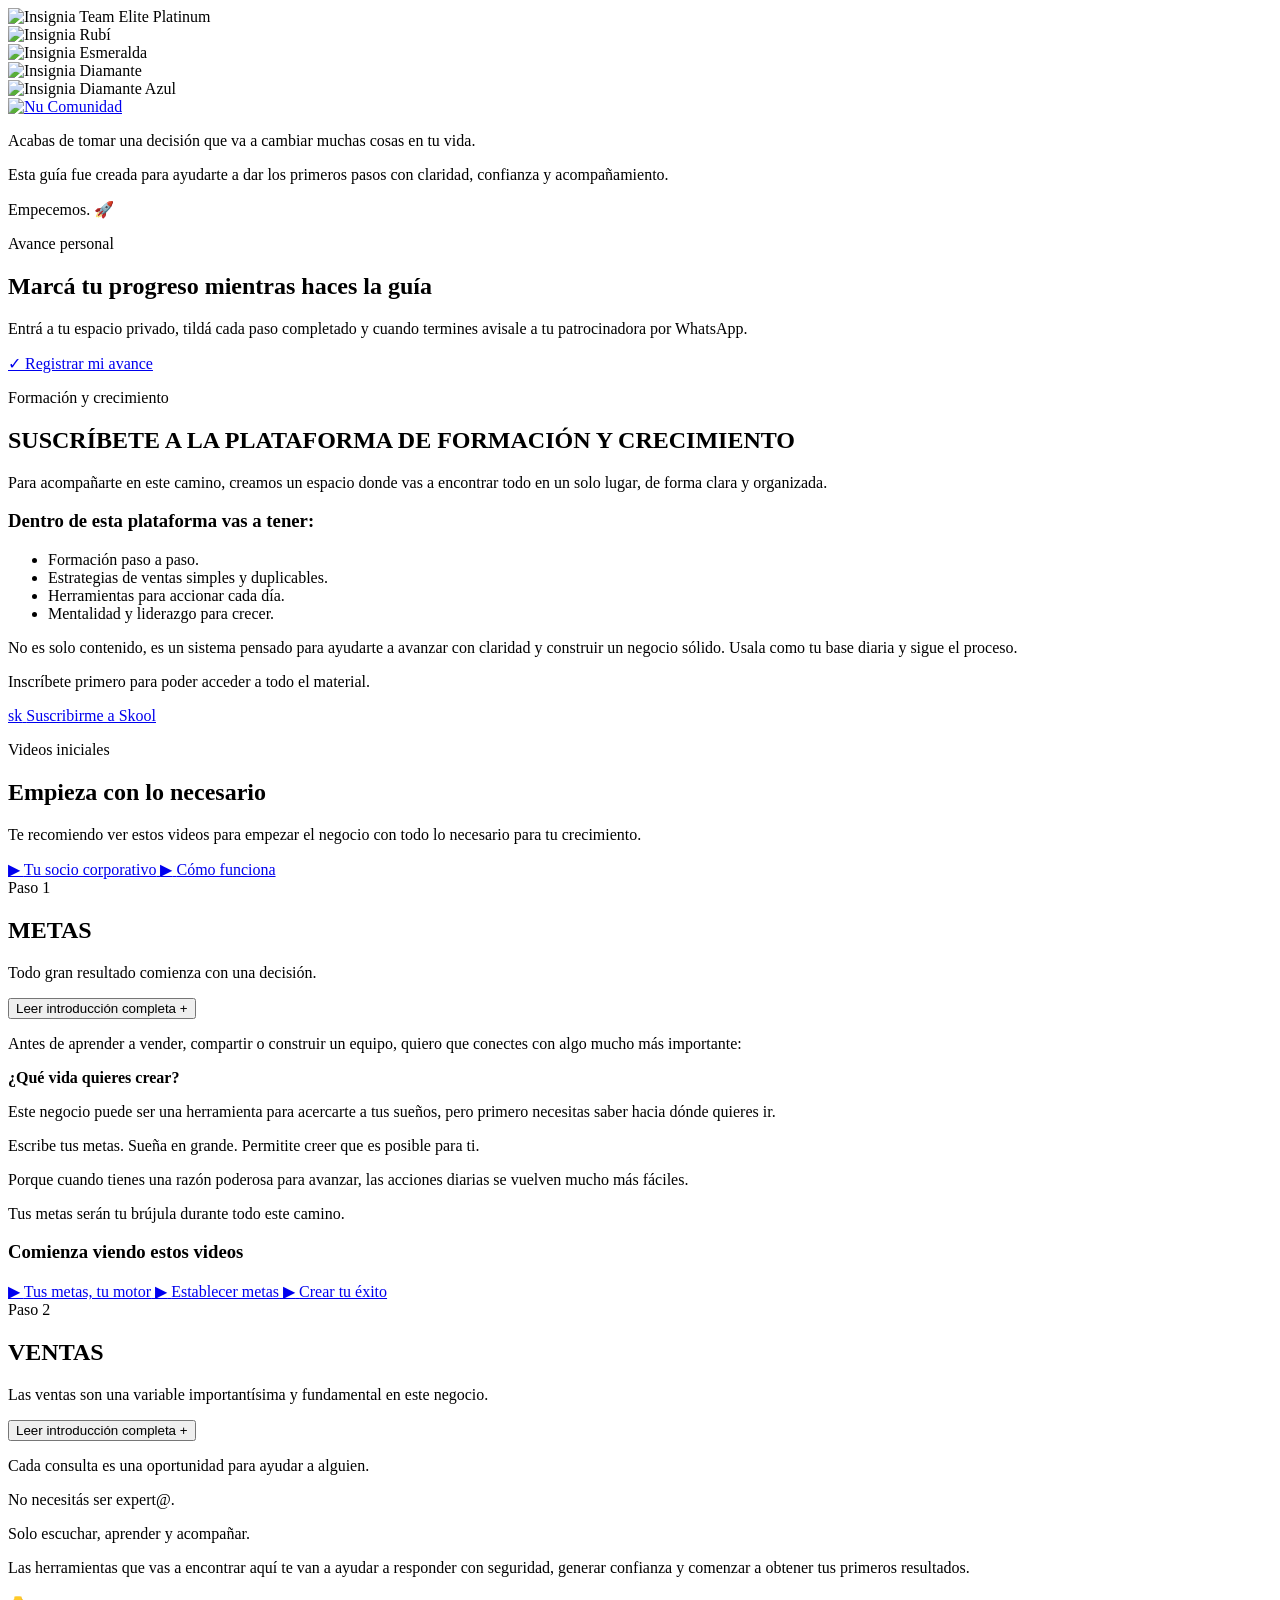
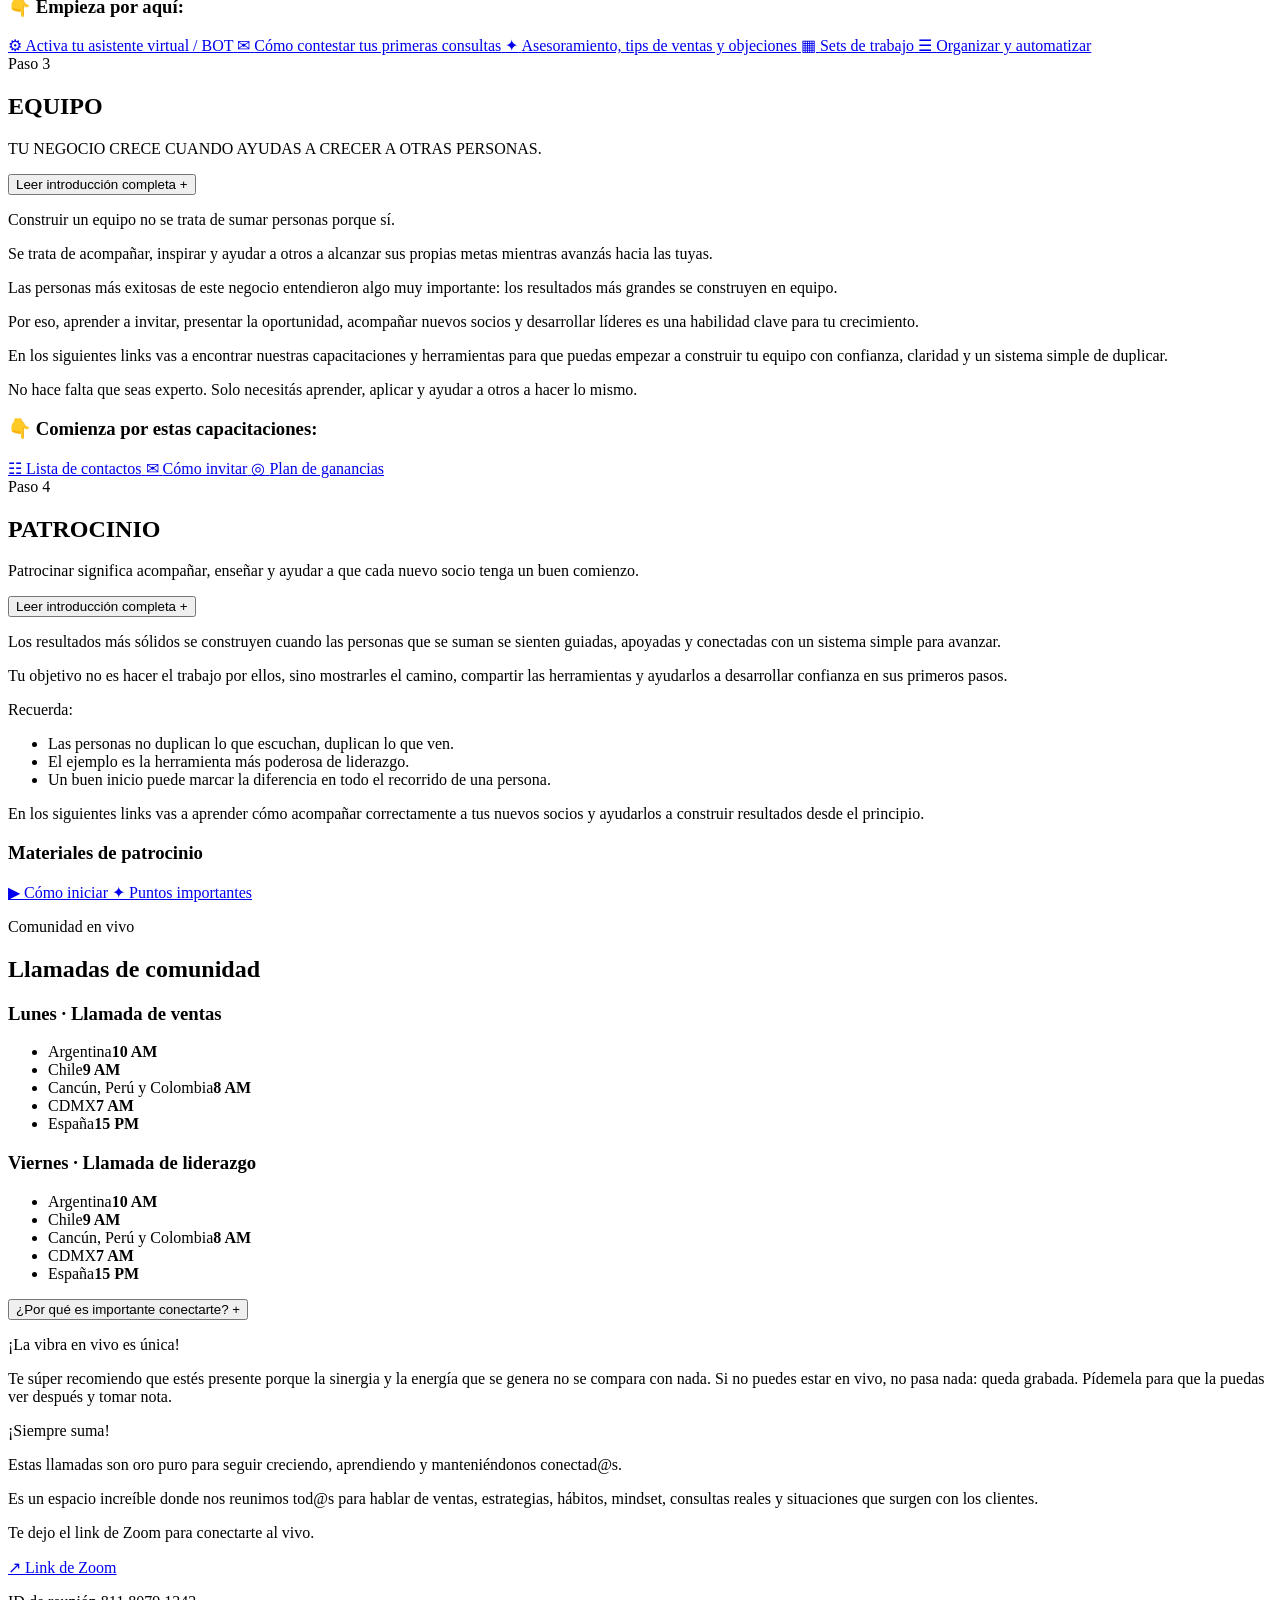
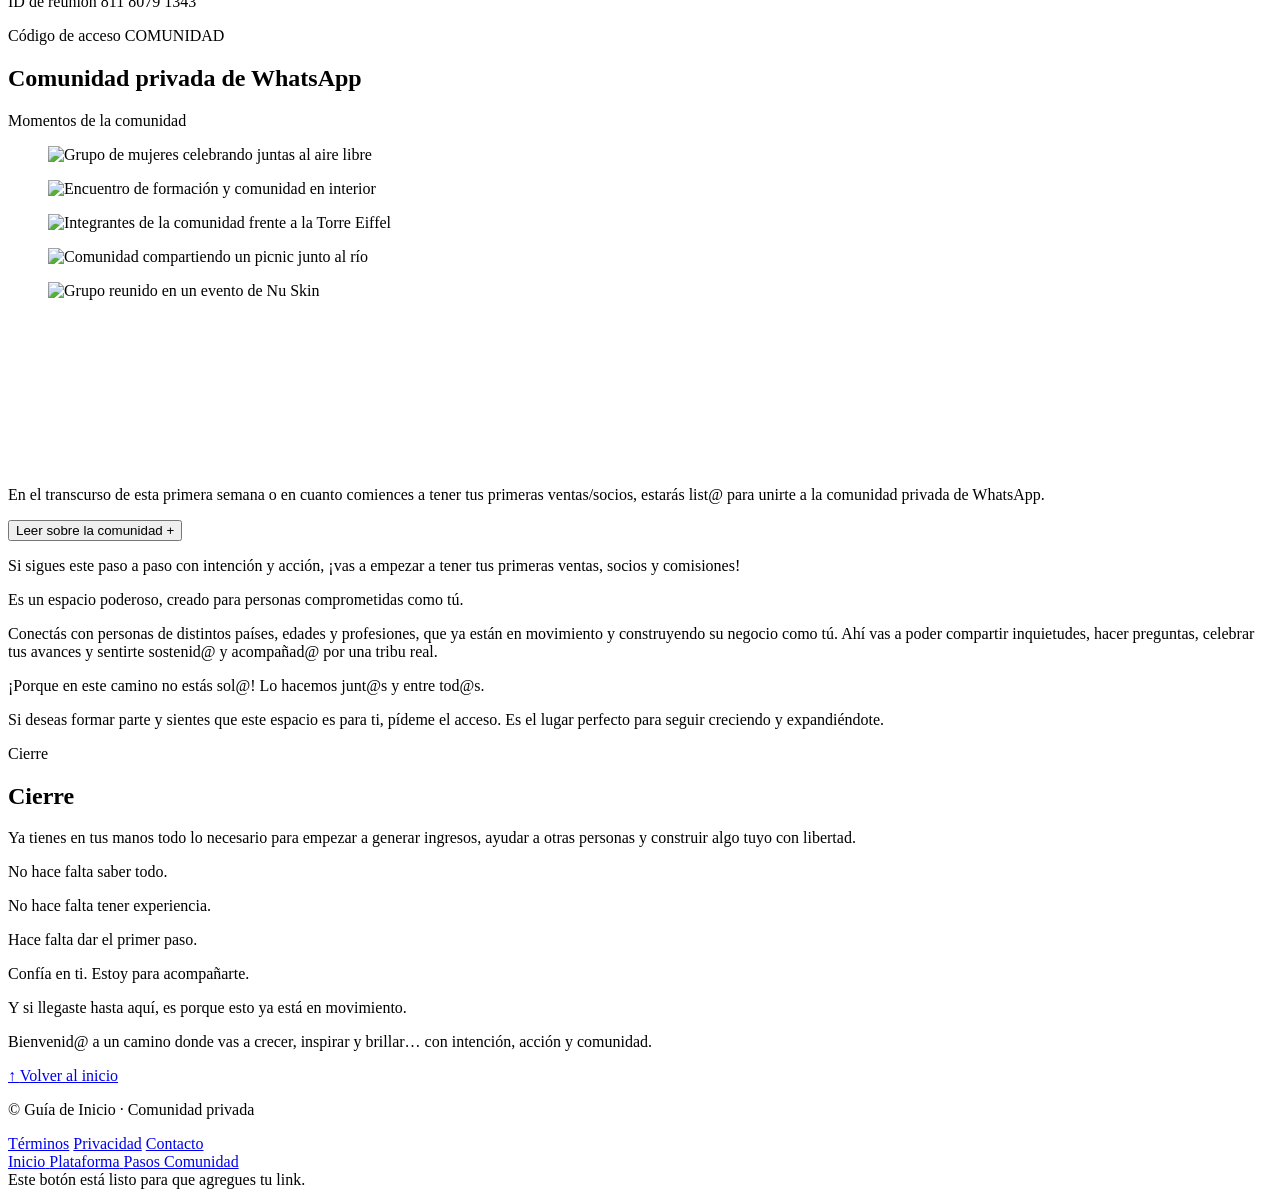
==== index.html @ 01f818ad "Add files via upload" ====
<!DOCTYPE html>
<html lang="es">
<head>
  <meta charset="UTF-8">
  <meta name="viewport" content="width=device-width, initial-scale=1.0">
  <meta name="description" content="Guía de inicio para activar tu negocio con claridad, foco y acompañamiento.">
  <title>Guía de Inicio</title>
  <link rel="preconnect" href="https://fonts.googleapis.com">
  <link rel="preconnect" href="https://fonts.gstatic.com" crossorigin>
  <link href="https://fonts.googleapis.com/css2?family=Plus+Jakarta+Sans:wght@400;500;600;700;800&display=swap" rel="stylesheet">
  <link rel="stylesheet" href="css/reset.css">
  <link rel="stylesheet" href="css/layout.css">
  <link rel="stylesheet" href="css/components.css">
  <link rel="stylesheet" href="css/animations.css">
</head>
<body>
  <div class="scroll-progress" aria-hidden="true"><span class="scroll-progress__bar" id="scroll-progress-bar"></span></div>
  <div class="page-shell" id="inicio">
    <main class="app-frame" aria-label="Guía de Inicio">
      <header class="hero reveal" aria-labelledby="hero-title">
        <div class="hero-slider" aria-label="Rangos Nu Skin destacados">
          <div class="hero-track" id="hero-track">
            <article class="hero-slide is-active" data-slide>
              <div class="hero-image-wrap hero-image-wrap--full">
                <img src="assets/rangos/team-elite-platinum.png" alt="Insignia Team Elite Platinum">
              </div>
            </article>

            <article class="hero-slide" data-slide>
              <div class="hero-image-wrap hero-image-wrap--full">
                <img src="assets/rangos/rubi.png" alt="Insignia Rubí">
              </div>
            </article>

            <article class="hero-slide" data-slide>
              <div class="hero-image-wrap hero-image-wrap--full">
                <img src="assets/rangos/esmeralda.png" alt="Insignia Esmeralda">
              </div>
            </article>

            <article class="hero-slide" data-slide>
              <div class="hero-image-wrap hero-image-wrap--full">
                <img src="assets/rangos/diamante.png" alt="Insignia Diamante">
              </div>
            </article>

            <article class="hero-slide" data-slide>
              <div class="hero-image-wrap hero-image-wrap--full">
                <img src="assets/rangos/diamante-azul.png" alt="Insignia Diamante Azul">
              </div>
            </article>
          </div>

          <div class="hero-overlay-actions">

            <a id="hero-title" href="#bienvenida" class="button button--primary button--compact hero-start-button hero-start-button--logo" aria-label="Nu Comunidad">
              <img src="assets/logo-nu-comunidad-transparent.png" alt="Nu Comunidad" class="hero-brand-image" />
            </a>
          </div>
        </div>
      </header>

      <section class="section section--welcome reveal" id="bienvenida" aria-label="Bienvenida">
        <article class="welcome-manifesto welcome-manifesto--centered">
          <p>Acabas de tomar una decisión que va a cambiar muchas cosas en tu vida.</p>
          <p>Esta guía fue creada para ayudarte a dar los primeros pasos con claridad, confianza y acompañamiento.</p>
          <p>Empecemos. 🚀</p>
        </article>
      </section>

      <section class="section section--avance-cta reveal" id="mi-avance" aria-labelledby="mi-avance-title">
        <article class="avance-cta-card">
          <div class="avance-cta-card__content">
            <p class="section-kicker">Avance personal</p>
            <h2 id="mi-avance-title">Marcá tu progreso mientras haces la guía</h2>
            <p>Entrá a tu espacio privado, tildá cada paso completado y cuando termines avisale a tu patrocinadora por WhatsApp.</p>
          </div>
          <a href="avance.html" class="button button--primary avance-cta-card__button" data-label="Registrar mi avance">
            <span class="button-icon" aria-hidden="true">✓</span>
            <span>Registrar mi avance</span>
          </a>
        </article>
      </section>

      <section class="section reveal" id="plataforma" aria-labelledby="plataforma-title">
        <div class="section-heading section-heading--center">
          <p class="section-kicker">Formación y crecimiento</p>
          <h2 id="plataforma-title" class="stack-title">
            <span class="stack-title__top">SUSCRÍBETE A LA PLATAFORMA</span>
            <span class="stack-title__bottom">DE FORMACIÓN Y CRECIMIENTO</span>
          </h2>
          <p>Para acompañarte en este camino, creamos un espacio donde vas a encontrar todo en un solo lugar, de forma clara y organizada.</p>
        </div>

        <div class="feature-card">
          <h3>Dentro de esta plataforma vas a tener:</h3>
          <ul class="check-list">
            <li>Formación paso a paso.</li>
            <li>Estrategias de ventas simples y duplicables.</li>
            <li>Herramientas para accionar cada día.</li>
            <li>Mentalidad y liderazgo para crecer.</li>
          </ul>
        </div>

        <article class="card">
          <p>No es solo contenido, es un sistema pensado para ayudarte a avanzar con claridad y construir un negocio sólido. Usala como tu base diaria y sigue el proceso.</p>
        </article>

        <div class="skool-cta">
          <p class="strong-text">Inscríbete primero para poder acceder a todo el material.</p>
          <a href="https://www.skool.com/nu-comunidad-5204" class="button button--outline" data-label="Suscribirme a Skool" target="_blank" rel="noopener noreferrer">
            <span class="button-icon button-icon--skool" aria-hidden="true">sk</span>
            <span>Suscribirme a Skool</span>
          </a>
        </div>
      </section>

      <section class="section reveal" id="videos-iniciales" aria-labelledby="videos-title">
        <div class="section-heading">
          <p class="section-kicker">Videos iniciales</p>
          <h2 id="videos-title">Empieza con lo necesario</h2>
          <p>Te recomiendo ver estos videos para empezar el negocio con todo lo necesario para tu crecimiento.</p>
        </div>
        <div class="link-stack">
          <a href="https://www.skool.com/teamelites/classroom/f5a36a47?md=e29751959f714b518ef76b822729c161" class="button button--outline button--video" data-label="Tu socio corporativo" target="_blank" rel="noopener noreferrer">
            <span class="button-icon" aria-hidden="true">▶</span>
            <span>Tu socio corporativo</span>
          </a>
          <a href="https://www.skool.com/teamelites/classroom/f5a36a47?md=07a64a2905e74acc94b19118e77110f2" class="button button--outline button--video" data-label="Cómo funciona" target="_blank" rel="noopener noreferrer">
            <span class="button-icon" aria-hidden="true">▶</span>
            <span>Cómo funciona</span>
          </a>
        </div>
      </section>

      <section class="section step-section reveal" id="metas" aria-labelledby="metas-title">
        <div class="step-badge">Paso 1</div>
        <div class="section-heading">
          <h2 id="metas-title">METAS</h2>
        </div>
        <article class="card card--highlight">
          <p>Todo gran resultado comienza con una decisión.</p>
        </article>

        <div class="accordion" data-accordion-group="metas">
          <button class="accordion-trigger" type="button" aria-expanded="false" aria-controls="metas-content">
            <span>Leer introducción completa</span>
            <span class="accordion-icon" aria-hidden="true">+</span>
          </button>
          <div class="accordion-panel" id="metas-content">
            <div class="accordion-inner">
              <p>Antes de aprender a vender, compartir o construir un equipo, quiero que conectes con algo mucho más importante:</p>
              <p><strong>¿Qué vida quieres crear?</strong></p>
              <p>Este negocio puede ser una herramienta para acercarte a tus sueños, pero primero necesitas saber hacia dónde quieres ir.</p>
              <p>Escribe tus metas. Sueña en grande. Permitite creer que es posible para ti.</p>
              <p>Porque cuando tienes una razón poderosa para avanzar, las acciones diarias se vuelven mucho más fáciles.</p>
              <p>Tus metas serán tu brújula durante todo este camino.</p>
            </div>
          </div>
        </div>

        <div class="mini-block">
          <h3>Comienza viendo estos videos</h3>
          <div class="link-stack">
            <a href="https://www.skool.com/teamelites/classroom/9130e9a2?md=cb655017ef2c40b0b669fbf9b20e1b6d" class="button button--outline button--video" data-label="Tus metas, tu motor" target="_blank" rel="noopener noreferrer">
              <span class="button-icon button-icon--video" aria-hidden="true">▶</span>
              <span>Tus metas, tu motor</span>
            </a>
            <a href="https://www.skool.com/teamelites/classroom/9130e9a2?md=b4af0250aa614e5cafa6c9d476c21750" class="button button--outline button--video" data-label="Establecer metas" target="_blank" rel="noopener noreferrer">
              <span class="button-icon button-icon--video" aria-hidden="true">▶</span>
              <span>Establecer metas</span>
            </a>
            <a href="https://www.skool.com/teamelites/classroom/9130e9a2?md=25b9c0fa58c14f878b09a0818be43ca6" class="button button--outline button--video" data-label="Crear tu éxito" target="_blank" rel="noopener noreferrer">
              <span class="button-icon button-icon--video" aria-hidden="true">▶</span>
              <span>Crear tu éxito</span>
            </a>
          </div>
        </div>
      </section>

      <section class="section step-section reveal" id="ventas" aria-labelledby="ventas-title">
        <div class="step-badge">Paso 2</div>
        <div class="section-heading">
          <h2 id="ventas-title">VENTAS</h2>
        </div>
        <article class="card card--highlight">
          <p>Las ventas son una variable importantísima y fundamental en este negocio.</p>
        </article>

        <div class="accordion" data-accordion-group="ventas">
          <button class="accordion-trigger" type="button" aria-expanded="false" aria-controls="ventas-content">
            <span>Leer introducción completa</span>
            <span class="accordion-icon" aria-hidden="true">+</span>
          </button>
          <div class="accordion-panel" id="ventas-content">
            <div class="accordion-inner">
              <p>Cada consulta es una oportunidad para ayudar a alguien.</p>
              <p>No necesitás ser expert@.</p>
              <p>Solo escuchar, aprender y acompañar.</p>
              <p>Las herramientas que vas a encontrar aquí te van a ayudar a responder con seguridad, generar confianza y comenzar a obtener tus primeros resultados.</p>
            </div>
          </div>
        </div>

        <div class="mini-block">
          <h3>👇 Empieza por aquí:</h3>
          <div class="link-stack">
            <a href="https://www.skool.com/teamelites/classroom/92e166e7?md=34d59c28aa45443ab93b064241ae3533" class="button button--outline" data-label="Activa tu asistente virtual / BOT" target="_blank" rel="noopener noreferrer">
              <span class="button-icon" aria-hidden="true">⚙</span>
              <span>Activa tu asistente virtual / BOT</span>
            </a>
            <a href="https://www.skool.com/teamelites/classroom/92e166e7?md=517402404ced4c2b89c7d4bd342fecbf" class="button button--outline" data-label="Cómo contestar tus primeras consultas" target="_blank" rel="noopener noreferrer">
              <span class="button-icon" aria-hidden="true">✉</span>
              <span>Cómo contestar tus primeras consultas</span>
            </a>
            <a href="https://www.skool.com/teamelites/classroom/92e166e7?md=db3217c06d6f4cb892ea33c73e7abfa6" class="button button--outline" data-label="Asesoramiento, tips de ventas y objeciones" target="_blank" rel="noopener noreferrer">
              <span class="button-icon" aria-hidden="true">✦</span>
              <span>Asesoramiento, tips de ventas y objeciones</span>
            </a>
            <a href="https://www.skool.com/teamelites/classroom/92e166e7?md=59abfdd7c8824ece92f1e562150384fb" class="button button--outline" data-label="Sets de trabajo" target="_blank" rel="noopener noreferrer">
              <span class="button-icon" aria-hidden="true">▦</span>
              <span>Sets de trabajo</span>
            </a>
            <a href="https://www.skool.com/teamelites/classroom/92e166e7?md=57dba49ce91a47d7a442d09b9191ce0a" class="button button--outline" data-label="Organizar y automatizar" target="_blank" rel="noopener noreferrer">
              <span class="button-icon" aria-hidden="true">☰</span>
              <span>Organizar y automatizar</span>
            </a>
          </div>
        </div>
      </section>

      <section class="section step-section reveal" id="equipo" aria-labelledby="equipo-title">
        <div class="step-badge">Paso 3</div>
        <div class="section-heading">
          <h2 id="equipo-title">EQUIPO</h2>
        </div>
        <article class="card card--highlight">
          <p>TU NEGOCIO CRECE CUANDO AYUDAS A CRECER A OTRAS PERSONAS.</p>
        </article>

        <div class="accordion" data-accordion-group="equipo">
          <button class="accordion-trigger" type="button" aria-expanded="false" aria-controls="equipo-content">
            <span>Leer introducción completa</span>
            <span class="accordion-icon" aria-hidden="true">+</span>
          </button>
          <div class="accordion-panel" id="equipo-content">
            <div class="accordion-inner">
              <p>Construir un equipo no se trata de sumar personas porque sí.</p>
              <p>Se trata de acompañar, inspirar y ayudar a otros a alcanzar sus propias metas mientras avanzás hacia las tuyas.</p>
              <p>Las personas más exitosas de este negocio entendieron algo muy importante: los resultados más grandes se construyen en equipo.</p>
              <p>Por eso, aprender a invitar, presentar la oportunidad, acompañar nuevos socios y desarrollar líderes es una habilidad clave para tu crecimiento.</p>
              <p>En los siguientes links vas a encontrar nuestras capacitaciones y herramientas para que puedas empezar a construir tu equipo con confianza, claridad y un sistema simple de duplicar.</p>
              <p>No hace falta que seas experto. Solo necesitás aprender, aplicar y ayudar a otros a hacer lo mismo.</p>
            </div>
          </div>
        </div>

        <div class="mini-block">
          <h3>👇 Comienza por estas capacitaciones:</h3>
          <div class="link-stack">
            <a href="https://www.skool.com/teamelites/classroom/eb548f79?md=4621b63c3c70406bbb1ff71b2f4951d6" class="button button--outline" data-label="Lista de contactos" target="_blank" rel="noopener noreferrer">
              <span class="button-icon" aria-hidden="true">☷</span>
              <span>Lista de contactos</span>
            </a>
            <a href="https://www.skool.com/teamelites/classroom/eb548f79?md=e98f7524d30848f694c3011edf8a62e9" class="button button--outline" data-label="Cómo invitar" target="_blank" rel="noopener noreferrer">
              <span class="button-icon" aria-hidden="true">✉</span>
              <span>Cómo invitar</span>
            </a>
            <a href="https://www.skool.com/teamelites/classroom/b6a88355?md=f22b7215daf14306b3d4883d14c82eee" class="button button--outline" data-label="Plan de ganancias" target="_blank" rel="noopener noreferrer">
              <span class="button-icon" aria-hidden="true">◎</span>
              <span>Plan de ganancias</span>
            </a>
          </div>
        </div>
      </section>

      <section class="section step-section reveal" id="patrocinio" aria-labelledby="patrocinio-title">
        <div class="step-badge">Paso 4</div>
        <div class="section-heading">
          <h2 id="patrocinio-title">PATROCINIO</h2>
        </div>
        <article class="card card--highlight">
          <p>Patrocinar significa acompañar, enseñar y ayudar a que cada nuevo socio tenga un buen comienzo.</p>
        </article>

        <div class="accordion" data-accordion-group="patrocinio">
          <button class="accordion-trigger" type="button" aria-expanded="false" aria-controls="patrocinio-content">
            <span>Leer introducción completa</span>
            <span class="accordion-icon" aria-hidden="true">+</span>
          </button>
          <div class="accordion-panel" id="patrocinio-content">
            <div class="accordion-inner">
              <p>Los resultados más sólidos se construyen cuando las personas que se suman se sienten guiadas, apoyadas y conectadas con un sistema simple para avanzar.</p>
              <p>Tu objetivo no es hacer el trabajo por ellos, sino mostrarles el camino, compartir las herramientas y ayudarlos a desarrollar confianza en sus primeros pasos.</p>
              <p>Recuerda:</p>
              <ul class="check-list check-list--inside">
                <li>Las personas no duplican lo que escuchan, duplican lo que ven.</li>
                <li>El ejemplo es la herramienta más poderosa de liderazgo.</li>
                <li>Un buen inicio puede marcar la diferencia en todo el recorrido de una persona.</li>
              </ul>
              <p>En los siguientes links vas a aprender cómo acompañar correctamente a tus nuevos socios y ayudarlos a construir resultados desde el principio.</p>
            </div>
          </div>
        </div>

        <div class="mini-block">
          <h3>Materiales de patrocinio</h3>
          <div class="link-stack">
            <a href="https://www.skool.com/teamelites/classroom/eb548f79?md=5f1f5a9a026447cf95463684c06b4f18" class="button button--outline button--video" data-label="Cómo iniciar" target="_blank" rel="noopener noreferrer">
              <span class="button-icon button-icon--video" aria-hidden="true">▶</span>
              <span>Cómo iniciar</span>
            </a>
            <a href="https://www.skool.com/teamelites/classroom/eb548f79?md=c4112020fead44f0a78669080748ef18" class="button button--outline" data-label="Puntos importantes" target="_blank" rel="noopener noreferrer">
              <span class="button-icon" aria-hidden="true">✦</span>
              <span>Puntos importantes</span>
            </a>
          </div>
        </div>
      </section>

      <section class="section reveal" id="llamadas" aria-labelledby="llamadas-title">
        <div class="section-heading">
          <p class="section-kicker">Comunidad en vivo</p>
          <h2 id="llamadas-title">Llamadas de comunidad</h2>
        </div>

        <div class="schedule-card">
          <h3>Lunes · Llamada de ventas</h3>
          <ul>
            <li><span>Argentina</span><strong>10 AM</strong></li>
            <li><span>Chile</span><strong>9 AM</strong></li>
            <li><span>Cancún, Perú y Colombia</span><strong>8 AM</strong></li>
            <li><span>CDMX</span><strong>7 AM</strong></li>
            <li><span>España</span><strong>15 PM</strong></li>
          </ul>
        </div>

        <div class="schedule-card">
          <h3>Viernes · Llamada de liderazgo</h3>
          <ul>
            <li><span>Argentina</span><strong>10 AM</strong></li>
            <li><span>Chile</span><strong>9 AM</strong></li>
            <li><span>Cancún, Perú y Colombia</span><strong>8 AM</strong></li>
            <li><span>CDMX</span><strong>7 AM</strong></li>
            <li><span>España</span><strong>15 PM</strong></li>
          </ul>
        </div>

        <div class="accordion" data-accordion-group="llamadas">
          <button class="accordion-trigger" type="button" aria-expanded="false" aria-controls="llamadas-content">
            <span>¿Por qué es importante conectarte?</span>
            <span class="accordion-icon" aria-hidden="true">+</span>
          </button>
          <div class="accordion-panel" id="llamadas-content">
            <div class="accordion-inner">
              <p>¡La vibra en vivo es única!</p>
              <p>Te súper recomiendo que estés presente porque la sinergia y la energía que se genera no se compara con nada. Si no puedes estar en vivo, no pasa nada: queda grabada. Pídemela para que la puedas ver después y tomar nota.</p>
              <p>¡Siempre suma!</p>
              <p>Estas llamadas son oro puro para seguir creciendo, aprendiendo y manteniéndonos conectad@s.</p>
              <p>Es un espacio increíble donde nos reunimos tod@s para hablar de ventas, estrategias, hábitos, mindset, consultas reales y situaciones que surgen con los clientes.</p>
            </div>
          </div>
        </div>

        <article class="card zoom-card">
          <p>Te dejo el link de Zoom para conectarte al vivo.</p>
          <a href="https://mc.ht/s/4Y7y4lP" class="button button--outline" data-label="Link de Zoom" target="_blank" rel="noopener noreferrer">
            <span class="button-icon" aria-hidden="true">↗</span>
            <span>Link de Zoom</span>
          </a>
          <div class="zoom-data">
            <p><span>ID de reunión</span> 811 8079 1343</p>
            <p><span>Código de acceso</span> COMUNIDAD</p>
          </div>
        </article>
      </section>

      <section class="section reveal" id="whatsapp" aria-labelledby="whatsapp-title">
        <div class="section-heading">
          <h2 id="whatsapp-title">Comunidad privada de WhatsApp</h2>
        </div>

        <div class="community-gallery reveal" aria-label="Momentos de la comunidad">
          <p class="community-gallery__kicker">Momentos de la comunidad</p>
          <div class="community-marquee">
            <div class="community-marquee__track">
              <figure class="community-photo-card"><img src="assets/community/community-01.jpg" alt="Grupo de mujeres celebrando juntas al aire libre"></figure>
              <figure class="community-photo-card"><img src="assets/community/community-02.jpg" alt="Encuentro de formación y comunidad en interior"></figure>
              <figure class="community-photo-card"><img src="assets/community/community-03.jpg" alt="Integrantes de la comunidad frente a la Torre Eiffel"></figure>
              <figure class="community-photo-card"><img src="assets/community/community-04.jpg" alt="Comunidad compartiendo un picnic junto al río"></figure>
              <figure class="community-photo-card"><img src="assets/community/community-05.jpg" alt="Grupo reunido en un evento de Nu Skin"></figure>
              <figure class="community-photo-card" aria-hidden="true"><img src="assets/community/community-01.jpg" alt=""></figure>
              <figure class="community-photo-card" aria-hidden="true"><img src="assets/community/community-02.jpg" alt=""></figure>
              <figure class="community-photo-card" aria-hidden="true"><img src="assets/community/community-03.jpg" alt=""></figure>
              <figure class="community-photo-card" aria-hidden="true"><img src="assets/community/community-04.jpg" alt=""></figure>
              <figure class="community-photo-card" aria-hidden="true"><img src="assets/community/community-05.jpg" alt=""></figure>
            </div>
          </div>
        </div>

        <article class="card card--soft">
          <p>En el transcurso de esta primera semana o en cuanto comiences a tener tus primeras ventas/socios, estarás list@ para unirte a la comunidad privada de WhatsApp.</p>
        </article>

        <div class="accordion" data-accordion-group="whatsapp">
          <button class="accordion-trigger" type="button" aria-expanded="false" aria-controls="whatsapp-content">
            <span>Leer sobre la comunidad</span>
            <span class="accordion-icon" aria-hidden="true">+</span>
          </button>
          <div class="accordion-panel" id="whatsapp-content">
            <div class="accordion-inner">
              <p>Si sigues este paso a paso con intención y acción, ¡vas a empezar a tener tus primeras ventas, socios y comisiones!</p>
              <p>Es un espacio poderoso, creado para personas comprometidas como tú.</p>
              <p>Conectás con personas de distintos países, edades y profesiones, que ya están en movimiento y construyendo su negocio como tú. Ahí vas a poder compartir inquietudes, hacer preguntas, celebrar tus avances y sentirte sostenid@ y acompañad@ por una tribu real.</p>
              <p>¡Porque en este camino no estás sol@! Lo hacemos junt@s y entre tod@s.</p>
              <p>Si deseas formar parte y sientes que este espacio es para ti, pídeme el acceso. Es el lugar perfecto para seguir creciendo y expandiéndote.</p>
            </div>
          </div>
        </div>
      </section>

      <section class="section section--closing reveal" id="cierre" aria-labelledby="cierre-title">
        <article class="final-card final-card--closing">
          <p class="section-kicker">Cierre</p>
          <h2 id="cierre-title" class="sr-only">Cierre</h2>
          <p class="closing-lead">Ya tienes en tus manos todo lo necesario para empezar a generar ingresos, ayudar a otras personas y construir algo tuyo con libertad.</p>
          <div class="truth-lines">
            <p>No hace falta saber todo.</p>
            <p>No hace falta tener experiencia.</p>
            <p>Hace falta dar el primer paso.</p>
          </div>
          <p>Confía en ti. Estoy para acompañarte.</p>
          <p>Y si llegaste hasta aquí, es porque esto ya está en movimiento.</p>
          <p>Bienvenid@ a un camino donde vas a crecer, inspirar y brillar… con intención, acción y comunidad.</p>
        </article>
        <a href="#inicio" class="button button--outline button--compact closing-back-button">
          <span class="button-icon" aria-hidden="true">↑</span>
          <span>Volver al inicio</span>
        </a>
      </section>

      <footer class="site-footer">
        <p>© Guía de Inicio · Comunidad privada</p>
        <nav aria-label="Links legales">
          <a href="#" class="placeholder-link" data-label="Términos">Términos</a>
          <a href="#" class="placeholder-link" data-label="Privacidad">Privacidad</a>
          <a href="#" class="placeholder-link" data-label="Contacto">Contacto</a>
        </nav>
      </footer>
    </main>
  </div>


  <nav class="quick-nav" aria-label="Navegación rápida">
    <a href="#inicio" class="quick-nav__link is-active" data-quick-nav="inicio">
      <span class="quick-nav__icon" aria-hidden="true"></span>
      <span>Inicio</span>
    </a>
    <a href="#plataforma" class="quick-nav__link" data-quick-nav="plataforma">
      <span class="quick-nav__icon" aria-hidden="true"></span>
      <span>Plataforma</span>
    </a>
    <a href="#metas" class="quick-nav__link" data-quick-nav="pasos">
      <span class="quick-nav__icon" aria-hidden="true"></span>
      <span>Pasos</span>
    </a>
    <a href="#whatsapp" class="quick-nav__link" data-quick-nav="comunidad">
      <span class="quick-nav__icon" aria-hidden="true"></span>
      <span>Comunidad</span>
    </a>
  </nav>

  <div class="toast" id="toast" role="status" aria-live="polite" aria-hidden="true">
    Este botón está listo para que agregues tu link.
  </div>

  <script src="js/interactions.js" defer></script>
  <script src="js/forms.js" defer></script>
</body>
</html>
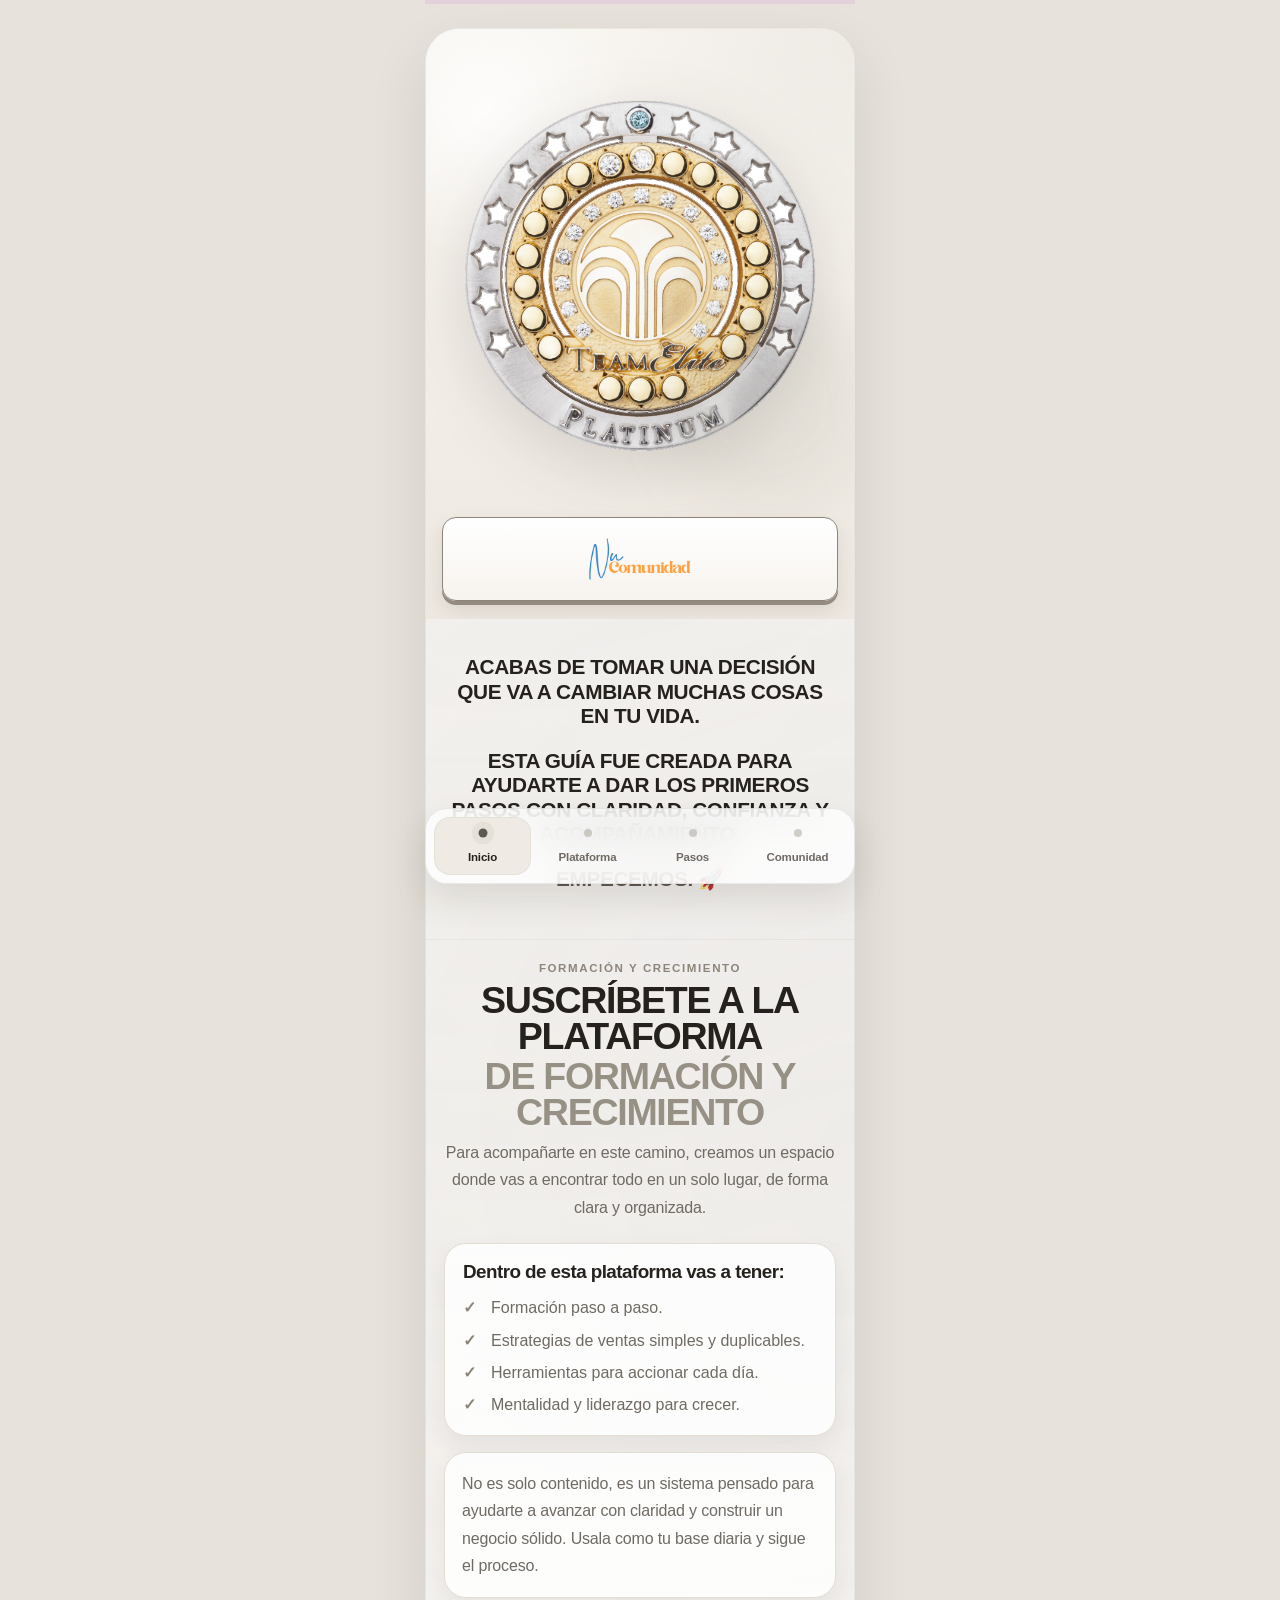
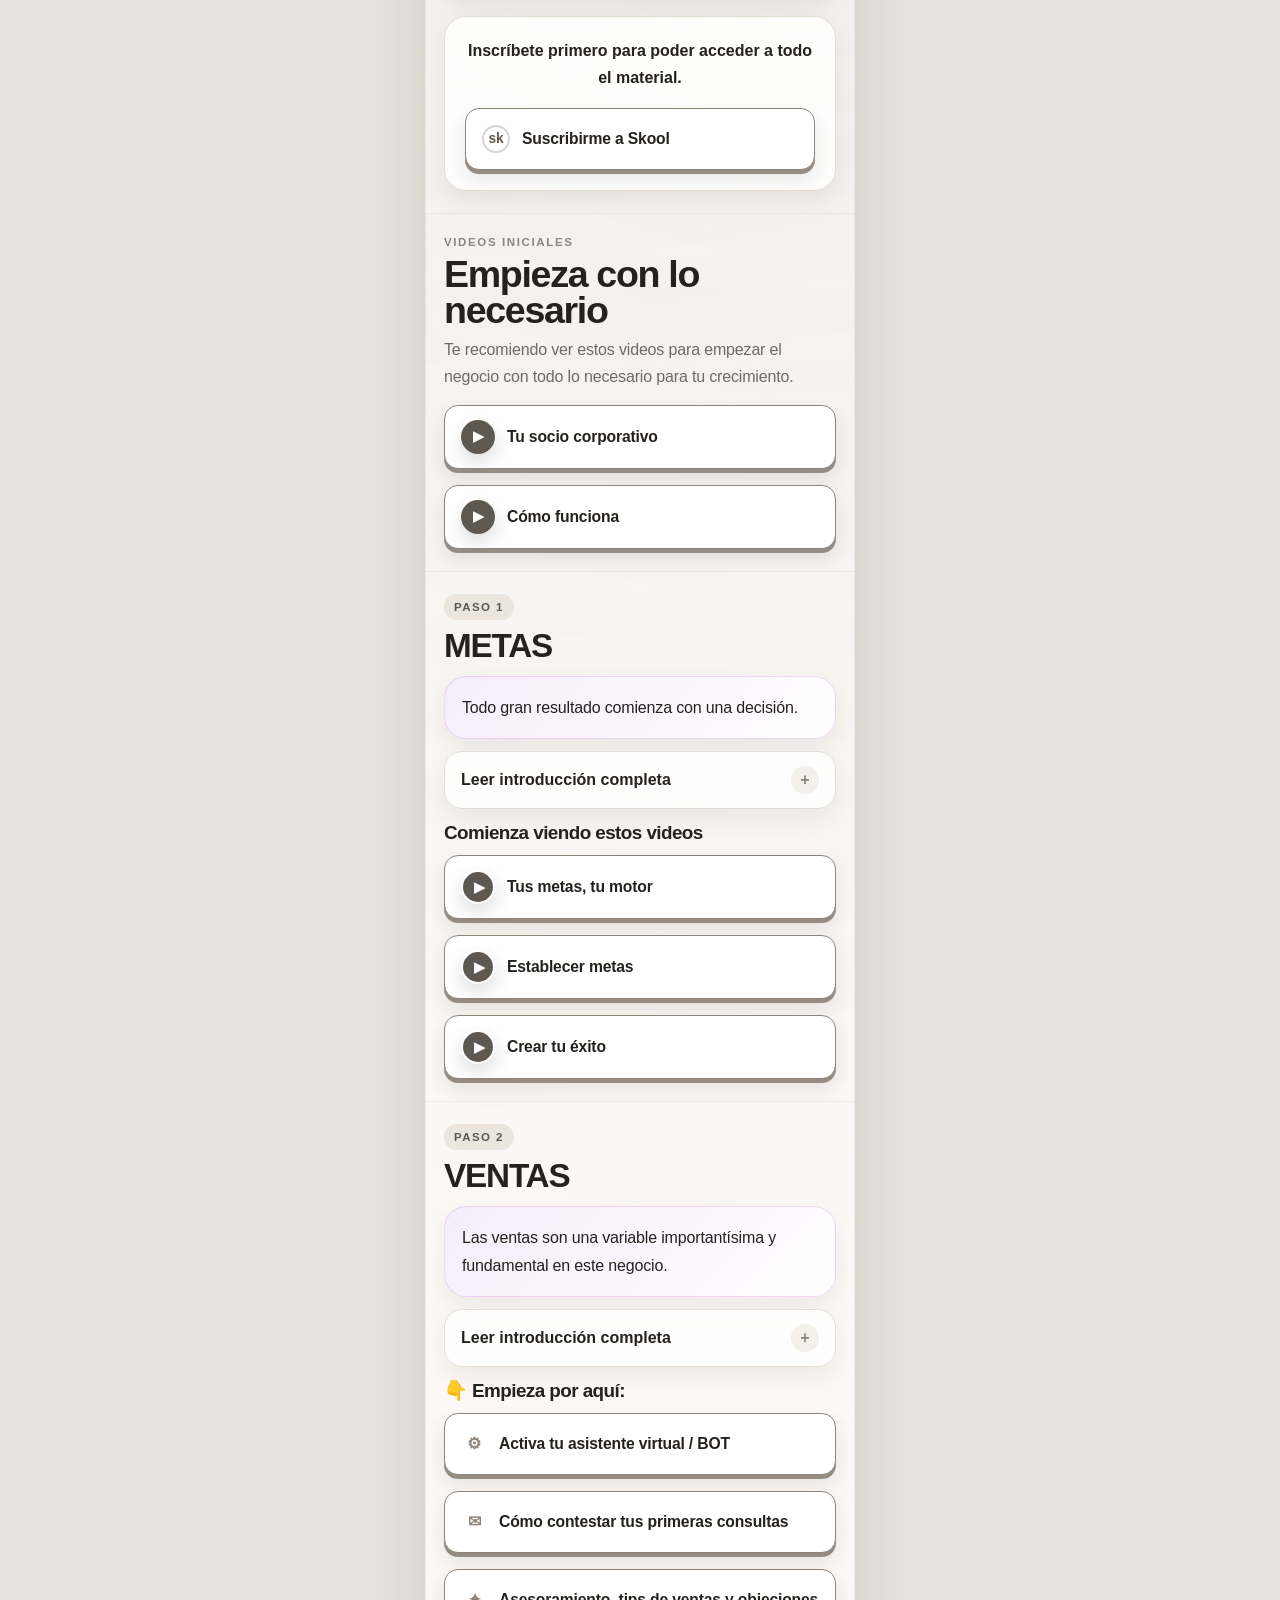
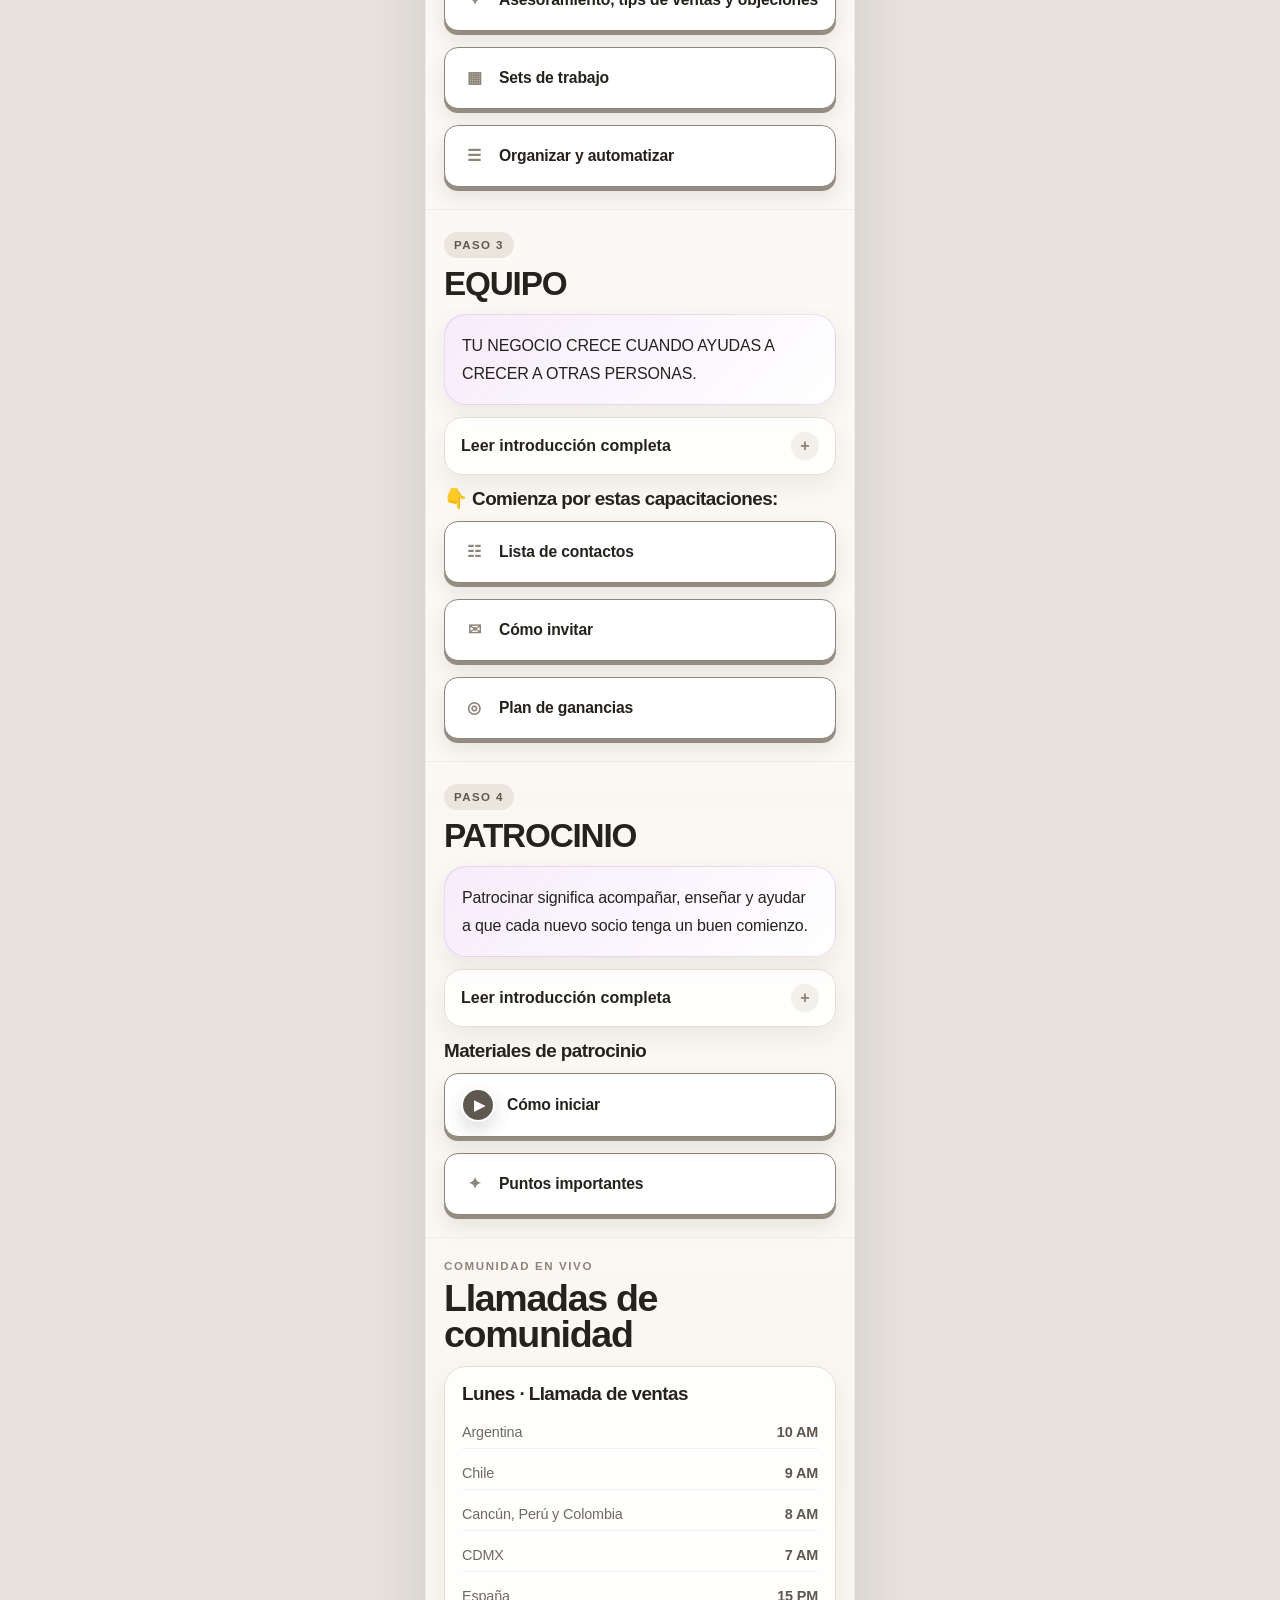
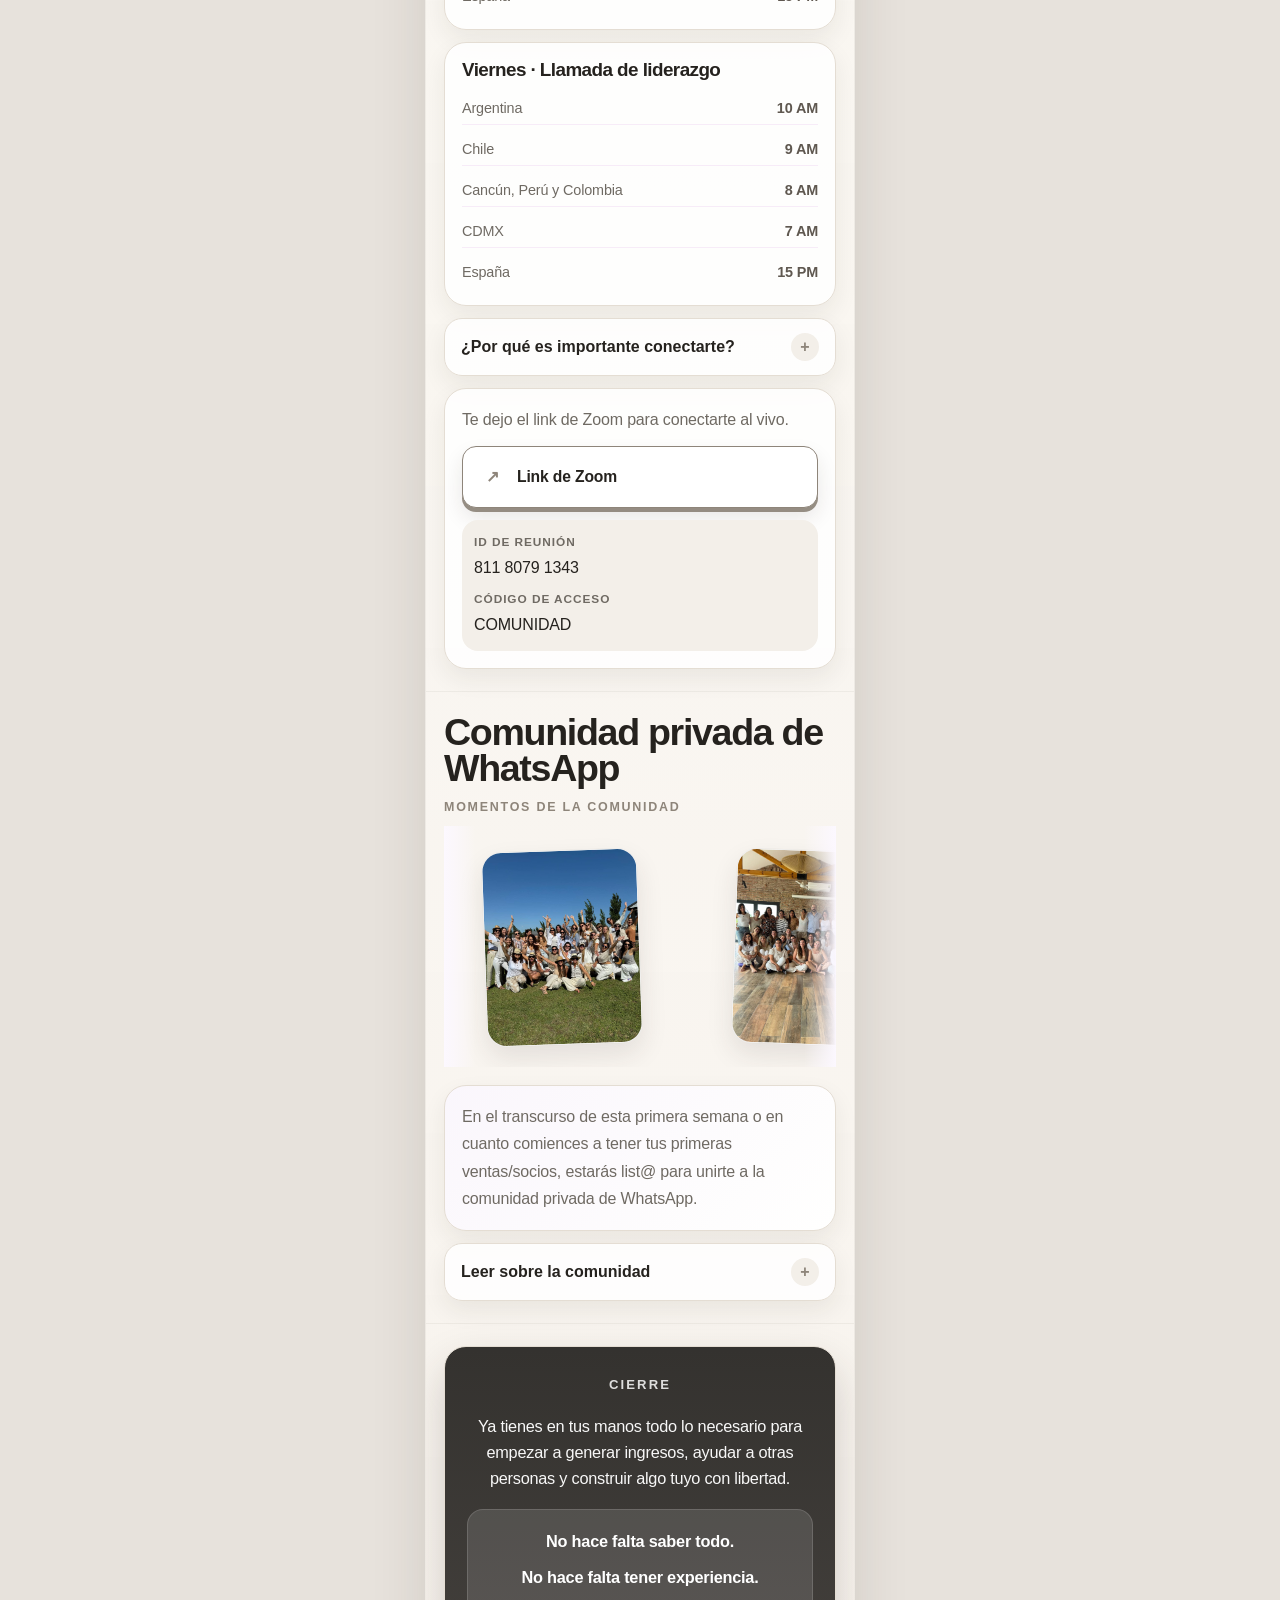
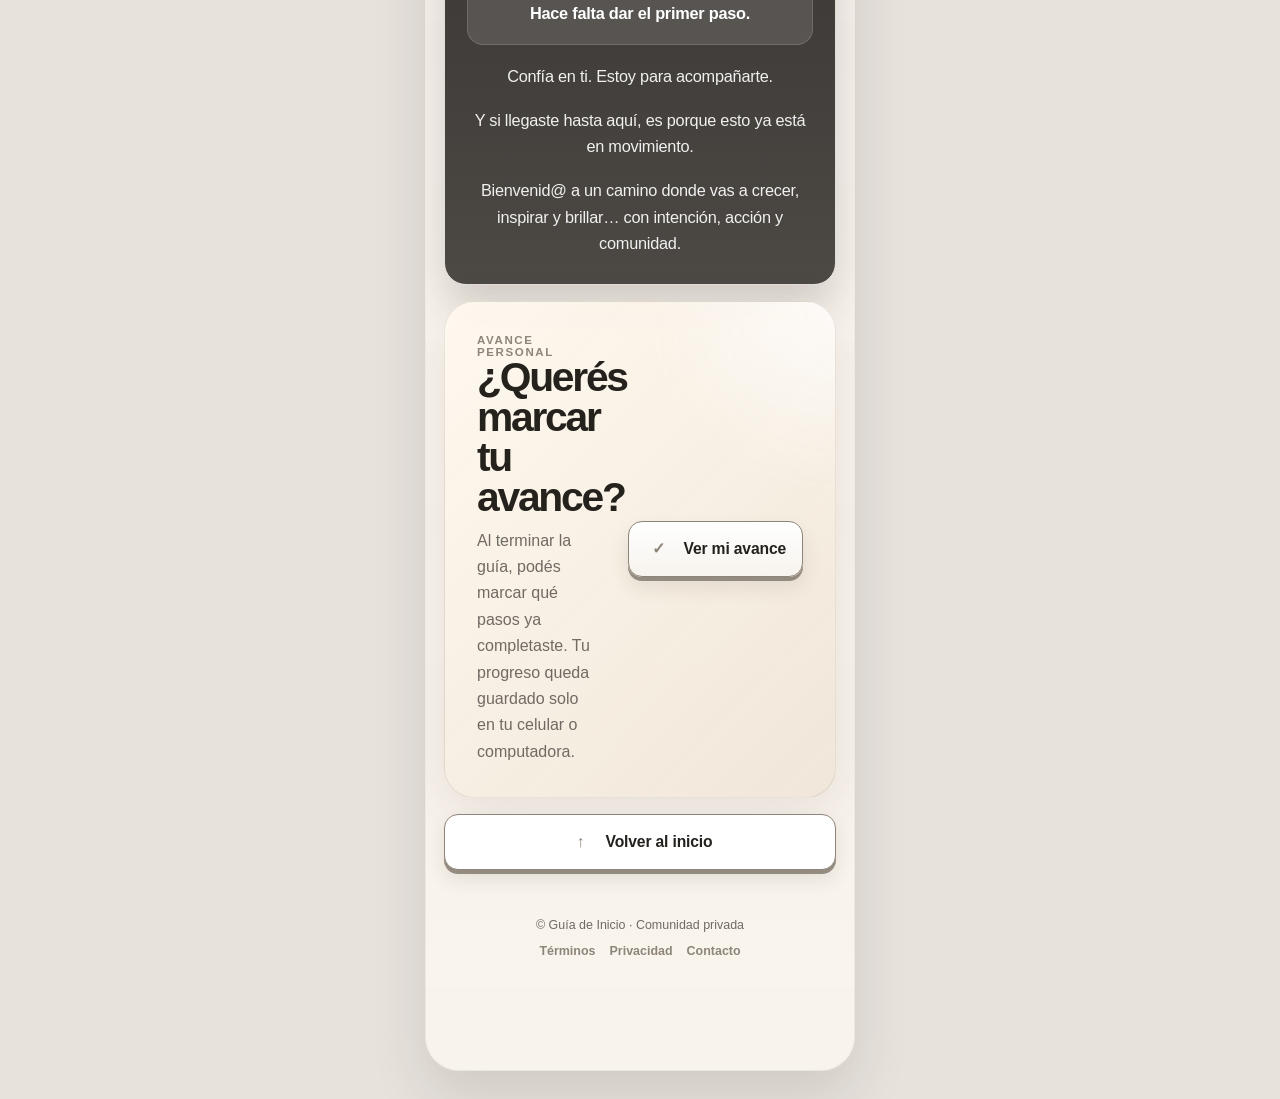
==== commit b04eabbf: "Add files via upload" ====
--- a/index.html
+++ b/index.html
@@ -4,14 +4,15 @@
   <meta charset="UTF-8">
   <meta name="viewport" content="width=device-width, initial-scale=1.0">
   <meta name="description" content="Guía de inicio para activar tu negocio con claridad, foco y acompañamiento.">
-  <title>Guía de Inicio</title>
+  <title>Guía de Inicio · Avance simple v9</title>
+  <!-- VERSION v9: avance simple, botón solo al final, sin Google Sheets y sin WhatsApp -->
   <link rel="preconnect" href="https://fonts.googleapis.com">
   <link rel="preconnect" href="https://fonts.gstatic.com" crossorigin>
   <link href="https://fonts.googleapis.com/css2?family=Plus+Jakarta+Sans:wght@400;500;600;700;800&display=swap" rel="stylesheet">
-  <link rel="stylesheet" href="css/reset.css">
-  <link rel="stylesheet" href="css/layout.css">
-  <link rel="stylesheet" href="css/components.css">
-  <link rel="stylesheet" href="css/animations.css">
+  <link rel="stylesheet" href="css/reset.css?v=9">
+  <link rel="stylesheet" href="css/layout.css?v=9">
+  <link rel="stylesheet" href="css/components.css?v=9">
+  <link rel="stylesheet" href="css/animations.css?v=9">
 </head>
 <body>
   <div class="scroll-progress" aria-hidden="true"><span class="scroll-progress__bar" id="scroll-progress-bar"></span></div>
@@ -65,20 +66,6 @@
           <p>Acabas de tomar una decisión que va a cambiar muchas cosas en tu vida.</p>
           <p>Esta guía fue creada para ayudarte a dar los primeros pasos con claridad, confianza y acompañamiento.</p>
           <p>Empecemos. 🚀</p>
-        </article>
-      </section>
-
-      <section class="section section--avance-cta reveal" id="mi-avance" aria-labelledby="mi-avance-title">
-        <article class="avance-cta-card">
-          <div class="avance-cta-card__content">
-            <p class="section-kicker">Avance personal</p>
-            <h2 id="mi-avance-title">Marcá tu progreso mientras haces la guía</h2>
-            <p>Entrá a tu espacio privado, tildá cada paso completado y cuando termines avisale a tu patrocinadora por WhatsApp.</p>
-          </div>
-          <a href="avance.html" class="button button--primary avance-cta-card__button" data-label="Registrar mi avance">
-            <span class="button-icon" aria-hidden="true">✓</span>
-            <span>Registrar mi avance</span>
-          </a>
         </article>
       </section>
 
@@ -432,6 +419,17 @@
           <p>Confía en ti. Estoy para acompañarte.</p>
           <p>Y si llegaste hasta aquí, es porque esto ya está en movimiento.</p>
           <p>Bienvenid@ a un camino donde vas a crecer, inspirar y brillar… con intención, acción y comunidad.</p>
+        </article>
+        <article class="avance-cta-card avance-cta-card--final" aria-labelledby="mi-avance-title">
+          <div class="avance-cta-card__content">
+            <p class="section-kicker">Avance personal</p>
+            <h2 id="mi-avance-title">¿Querés marcar tu avance?</h2>
+            <p>Al terminar la guía, podés marcar qué pasos ya completaste. Tu progreso queda guardado solo en tu celular o computadora.</p>
+          </div>
+          <a href="avance.html" class="button button--primary avance-cta-card__button" data-label="Ver mi avance">
+            <span class="button-icon" aria-hidden="true">✓</span>
+            <span>Ver mi avance</span>
+          </a>
         </article>
         <a href="#inicio" class="button button--outline button--compact closing-back-button">
           <span class="button-icon" aria-hidden="true">↑</span>
@@ -474,7 +472,7 @@
     Este botón está listo para que agregues tu link.
   </div>
 
-  <script src="js/interactions.js" defer></script>
-  <script src="js/forms.js" defer></script>
+  <script src="js/interactions.js?v=9" defer></script>
+  <script src="js/forms.js?v=9" defer></script>
 </body>
 </html>
--- a/css/layout.css
+++ b/css/layout.css
@@ -0,0 +1,132 @@
+.page-shell {
+  width: 100%;
+  min-height: 100vh;
+  padding: 18px 0;
+}
+
+.app-frame {
+  width: min(100%, 430px);
+  min-height: calc(100vh - 36px);
+  margin: 0 auto;
+  background:
+    radial-gradient(circle at 15% 0%, rgba(214, 205, 195, 0.16), transparent 30%),
+    radial-gradient(circle at 100% 15%, rgba(142, 133, 122, 0.10), transparent 28%),
+    linear-gradient(180deg, rgba(255,255,255,0.78), rgba(248,243,236,0.96)),
+    var(--bg-app);
+  border: 1px solid rgba(142, 133, 122, 0.10);
+  box-shadow: var(--shadow-md);
+  overflow: hidden;
+}
+
+.hero {
+  padding: 0;
+}
+
+.section {
+  padding: 22px 18px;
+}
+
+.section + .section {
+  border-top: 1px solid rgba(142, 133, 122, 0.10);
+  scroll-margin-top: 20px;
+}
+
+.section-heading {
+  display: grid;
+  gap: 8px;
+  margin-bottom: 14px;
+}
+
+.section-heading--center {
+  text-align: center;
+  margin-bottom: 22px;
+}
+
+.section-heading h2,
+.final-card h2 {
+  font-family: var(--font-display);
+  font-size: clamp(1.65rem, 7vw, 2.35rem);
+  font-weight: 700;
+  line-height: 0.96;
+  letter-spacing: -0.035em;
+}
+
+.section-heading p:not(.section-kicker),
+.section-lead {
+  font-size: 0.97rem;
+  line-height: 1.55;
+  color: var(--muted);
+}
+
+.section-kicker,
+.eyebrow,
+.hero-slide-kicker {
+  color: var(--primary);
+  font-size: 0.72rem;
+  font-weight: 800;
+  letter-spacing: 0.14em;
+  text-transform: uppercase;
+}
+
+.step-section {
+  position: relative;
+}
+
+.mini-block {
+  display: grid;
+  gap: 12px;
+  margin-top: 14px;
+}
+
+.mini-block h3 {
+  font-size: 0.92rem;
+  letter-spacing: -0.02em;
+}
+
+.site-footer {
+  display: grid;
+  gap: 12px;
+  padding: 26px 18px 112px;
+  color: var(--muted);
+  font-size: 0.78rem;
+  text-align: center;
+}
+
+.site-footer nav {
+  display: flex;
+  justify-content: center;
+  gap: 14px;
+  flex-wrap: wrap;
+}
+
+.site-footer a {
+  color: var(--primary);
+  font-weight: 700;
+}
+
+@media (max-width: 500px) {
+  .page-shell {
+    padding: 0;
+  }
+
+  .app-frame {
+    width: 100%;
+    min-height: 100vh;
+    border: 0;
+    box-shadow: none;
+  }
+
+  .section {
+    padding: 22px 16px;
+  }
+}
+
+@media (min-width: 900px) {
+  .page-shell {
+    padding: 28px 0;
+  }
+
+  .app-frame {
+    border-radius: 34px;
+  }
+}
--- a/css/components.css
+++ b/css/components.css
@@ -0,0 +1,1117 @@
+.hero-slider {
+  position: relative;
+  min-height: 590px;
+  overflow: hidden;
+  background: linear-gradient(180deg, #f8f5f0 0%, #f0ebe5 52%, #e9e3db 100%);
+  isolation: isolate;
+}
+
+.hero-slider::before,
+.hero-slider::after {
+  content: "";
+  position: absolute;
+  inset: auto;
+  border-radius: 999px;
+  filter: blur(26px);
+  z-index: 0;
+  pointer-events: none;
+}
+
+.hero-slider::before {
+  width: 170px;
+  height: 170px;
+  top: 64px;
+  left: 50%;
+  transform: translateX(-50%);
+  background: rgba(255, 255, 255, 0.85);
+}
+
+.hero-slider::after {
+  width: 210px;
+  height: 210px;
+  bottom: 110px;
+  right: -20px;
+  background: rgba(142, 133, 122, 0.10);
+}
+
+.hero-track {
+  position: relative;
+  min-height: 590px;
+}
+
+.hero-slide {
+  position: absolute;
+  inset: 0;
+  display: block;
+  opacity: 0;
+  pointer-events: none;
+  transform: translateX(16px) scale(0.985);
+  transition: opacity 760ms cubic-bezier(0.22, 1, 0.36, 1), transform 760ms cubic-bezier(0.22, 1, 0.36, 1);
+  background:
+    radial-gradient(circle at top right, rgba(142, 133, 122, 0.09), transparent 36%),
+    radial-gradient(circle at 14% 14%, rgba(255, 255, 255, 0.82), transparent 24%),
+    linear-gradient(180deg, rgba(248, 245, 240, 0.98) 0%, rgba(238, 232, 225, 0.98) 100%);
+}
+
+.hero-slide.is-active {
+  opacity: 1;
+  pointer-events: auto;
+  transform: translateX(0) scale(1);
+}
+
+.hero-image-wrap {
+  width: 100%;
+  height: 100%;
+  display: flex;
+  align-items: center;
+  justify-content: center;
+  position: relative;
+  z-index: 1;
+}
+
+.hero-image-wrap--full {
+  padding: 24px 24px 120px;
+}
+
+.hero-image-wrap img {
+  width: 100%;
+  height: 100%;
+  max-height: 455px;
+  object-fit: contain;
+  filter: drop-shadow(0 18px 30px rgba(48, 42, 35, 0.14));
+  transform: scale(1.01);
+  transform-origin: center center;
+  animation: heroFloat 5.2s ease-in-out infinite;
+}
+
+.hero-overlay-actions {
+  position: absolute;
+  left: 0;
+  right: 0;
+  bottom: 0;
+  z-index: 4;
+  display: grid;
+  gap: 12px;
+  padding: 0 16px 18px;
+  align-items: end;
+}
+
+.hero-start-button {
+  background: rgba(255, 255, 255, 0.98);
+  justify-content: center;
+  min-height: 88px;
+  line-height: 0.9;
+}
+
+.placeholder-box {
+  position: relative;
+  display: grid;
+  place-items: center;
+  gap: 8px;
+  min-height: 180px;
+  padding: 20px;
+  border: 1.5px dashed rgba(175, 62, 197, 0.38);
+  border-radius: var(--radius-lg);
+  color: var(--primary);
+  background:
+    linear-gradient(135deg, rgba(244, 223, 253, 0.72), rgba(255, 255, 255, 0.78)),
+    repeating-linear-gradient(-45deg, rgba(175, 62, 197, 0.06) 0 8px, transparent 8px 16px);
+  text-align: center;
+  overflow: hidden;
+}
+
+.placeholder-box--small {
+  min-height: 130px;
+  border-radius: var(--radius-md);
+  font-size: 0.82rem;
+}
+
+.button {
+  display: inline-flex;
+  width: 100%;
+  min-height: 62px;
+  align-items: center;
+  justify-content: flex-start;
+  gap: 12px;
+  padding: 14px 16px;
+  border-radius: 14px;
+  border: 1.5px solid var(--border-strong);
+  background: #fff;
+  color: var(--text);
+  font-size: 0.98rem;
+  font-weight: 800;
+  text-align: left;
+  line-height: 1.18;
+  box-shadow: var(--shadow-button);
+  font-family: var(--font-body);
+  font-weight: 700;
+  transition: transform var(--transition), box-shadow var(--transition), background var(--transition), border-color var(--transition), color var(--transition);
+}
+
+.button:hover {
+  transform: translateY(-2px);
+  box-shadow: 0 5px 0 rgba(142, 133, 122, 0.88), 0 14px 24px rgba(48, 42, 35, 0.14);
+}
+
+.button:active {
+  transform: translateY(1px);
+  box-shadow: 0 2px 0 rgba(142, 133, 122, 0.88), 0 6px 16px rgba(48, 42, 35, 0.12);
+}
+
+.button--compact {
+  min-height: 54px;
+  justify-content: center;
+}
+
+.button--primary {
+  background: linear-gradient(180deg, #fff, #f7f3ee);
+}
+
+.button--outline {
+  background: #fff;
+}
+
+.button--light {
+  border-color: rgba(255, 255, 255, 0.72);
+  background: rgba(255, 255, 255, 0.94);
+  color: var(--primary-dark);
+  box-shadow: none;
+}
+
+.button--light:hover {
+  box-shadow: none;
+}
+
+.button-icon {
+  flex: 0 0 auto;
+  width: 26px;
+  height: 26px;
+  display: grid;
+  place-items: center;
+  border-radius: 8px;
+  color: var(--primary);
+  font-size: 1rem;
+  font-weight: 800;
+}
+
+.button-icon--skool {
+  width: 28px;
+  height: 28px;
+  border-radius: 999px;
+  border: 2px solid rgba(0, 0, 0, 0.16);
+  background: #fff;
+  color: var(--primary-dark);
+  font-size: 0.86rem;
+  font-weight: 900;
+  text-transform: lowercase;
+}
+
+.card,
+.feature-card,
+.schedule-card,
+.final-card,
+.skool-cta {
+  border: 1px solid var(--border);
+  border-radius: var(--radius-md);
+  background: rgba(255, 255, 255, 0.86);
+  box-shadow: var(--shadow-sm);
+}
+
+.card {
+  display: grid;
+  gap: 12px;
+  padding: 17px;
+  font-size: 0.96rem;
+  line-height: 1.55;
+  color: var(--muted);
+}
+
+.card--soft {
+  background: linear-gradient(135deg, rgba(250, 246, 253, 0.96), rgba(255, 255, 255, 0.96));
+}
+
+.card--highlight {
+  border-color: rgba(175, 62, 197, 0.18);
+  background: linear-gradient(135deg, rgba(245, 235, 251, 0.92), rgba(255, 255, 255, 0.96));
+  color: var(--text);
+  font-weight: 650;
+}
+
+.strong-text {
+  color: var(--text);
+  font-weight: 850;
+}
+
+.stack-title {
+  display: grid;
+  gap: 4px;
+  font-family: var(--font-display);
+  text-transform: uppercase;
+  font-size: clamp(1.7rem, 6.2vw, 2.25rem);
+  font-weight: 700;
+  line-height: 0.9;
+  letter-spacing: -0.035em;
+}
+
+.stack-title__top {
+  color: var(--text);
+}
+
+.stack-title__bottom {
+  color: var(--muted-2);
+}
+
+.feature-card {
+  display: grid;
+  gap: 15px;
+  padding: 18px;
+  margin-bottom: 16px;
+}
+
+.feature-card h3 {
+  font-size: 1rem;
+}
+
+.check-list {
+  display: grid;
+  gap: 10px;
+  list-style: none;
+}
+
+.check-list li {
+  position: relative;
+  padding-left: 28px;
+  color: var(--muted);
+  line-height: 1.4;
+}
+
+.check-list li::before {
+  content: "✓";
+  position: absolute;
+  left: 0;
+  top: 0;
+  color: var(--primary);
+  font-weight: 900;
+}
+
+.check-list--inside {
+  margin: 8px 0;
+}
+
+.link-stack {
+  display: grid;
+  gap: 16px;
+}
+
+.step-badge {
+  display: inline-flex;
+  width: fit-content;
+  align-items: center;
+  padding: 7px 10px;
+  margin-bottom: 10px;
+  border-radius: 999px;
+  background: var(--surface-strong);
+  color: var(--primary-dark);
+  font-size: 0.72rem;
+  font-weight: 900;
+  text-transform: uppercase;
+  letter-spacing: 0.12em;
+}
+
+.accordion {
+  margin-top: 12px;
+  border: 1px solid var(--border);
+  border-radius: 18px;
+  overflow: hidden;
+  background: rgba(255, 255, 255, 0.86);
+  box-shadow: var(--shadow-sm);
+}
+
+.accordion-trigger {
+  width: 100%;
+  min-height: 56px;
+  display: flex;
+  align-items: center;
+  justify-content: space-between;
+  gap: 12px;
+  padding: 14px 16px;
+  border: 0;
+  background: transparent;
+  color: var(--text);
+  cursor: pointer;
+  font-weight: 850;
+  text-align: left;
+}
+
+.accordion-icon {
+  width: 28px;
+  height: 28px;
+  display: grid;
+  place-items: center;
+  flex: 0 0 auto;
+  border-radius: 999px;
+  background: var(--surface-soft);
+  color: var(--primary);
+  transition: transform var(--transition);
+}
+
+.accordion-trigger[aria-expanded="true"] .accordion-icon {
+  transform: rotate(45deg);
+}
+
+.button--video {
+  position: relative;
+  overflow: hidden;
+}
+
+.button--video::after {
+  content: "";
+  position: absolute;
+  inset: 0;
+  background: linear-gradient(90deg, rgba(142, 133, 122, 0.08), rgba(181, 138, 98, 0));
+  opacity: 0;
+  transition: opacity var(--transition);
+}
+
+.button--video:hover::after,
+.button--video:focus-visible::after {
+  opacity: 1;
+}
+
+.button--video:hover .button-icon,
+.button--video:focus-visible .button-icon {
+  transform: scale(1.08);
+}
+
+.button--video .button-icon {
+  transition: transform var(--transition), box-shadow var(--transition);
+}
+
+.accordion-panel {
+  max-height: 0;
+  overflow: hidden;
+  transition: max-height 420ms cubic-bezier(0.22, 1, 0.36, 1);
+}
+
+.accordion-inner {
+  display: grid;
+  gap: 16px;
+  padding: 2px 16px 18px;
+  color: var(--muted);
+  font-size: 0.98rem;
+  line-height: 1.72;
+}
+
+.scroll-progress {
+  position: fixed;
+  top: 0;
+  left: 50%;
+  transform: translateX(-50%);
+  z-index: 30;
+  width: min(100%, 430px);
+  height: 4px;
+  background: rgba(175, 62, 197, 0.10);
+  overflow: hidden;
+}
+
+.scroll-progress__bar {
+  display: block;
+  width: 0%;
+  height: 100%;
+  border-radius: 999px;
+  background: linear-gradient(90deg, #bcb2a8 0%, #8e857a 100%);
+  box-shadow: 0 0 14px rgba(142, 133, 122, 0.28);
+  transition: width 120ms linear;
+}
+
+
+.schedule-card {
+  padding: 17px;
+  margin-bottom: 12px;
+}
+
+.schedule-card h3 {
+  margin-bottom: 12px;
+  font-size: 1rem;
+}
+
+.schedule-card ul {
+  display: grid;
+  gap: 8px;
+  list-style: none;
+}
+
+.schedule-card li {
+  display: flex;
+  align-items: center;
+  justify-content: space-between;
+  gap: 12px;
+  padding: 8px 0;
+  border-bottom: 1px solid rgba(175, 62, 197, 0.09);
+  color: var(--muted);
+  font-size: 0.9rem;
+}
+
+.schedule-card li:last-child {
+  border-bottom: 0;
+}
+
+.schedule-card strong {
+  color: var(--primary-dark);
+  white-space: nowrap;
+}
+
+.zoom-card {
+  margin-top: 12px;
+}
+
+.zoom-data {
+  display: grid;
+  gap: 7px;
+  padding: 12px;
+  border-radius: var(--radius-sm);
+  background: var(--surface-soft);
+  color: var(--text);
+}
+
+.zoom-data p {
+  display: grid;
+  gap: 2px;
+  line-height: 1.25;
+}
+
+.zoom-data span {
+  color: var(--muted);
+  font-size: 0.74rem;
+  text-transform: uppercase;
+  letter-spacing: 0.08em;
+  font-weight: 850;
+}
+
+.skool-cta {
+  display: grid;
+  gap: 16px;
+  margin-top: 18px;
+  padding: 20px;
+  text-align: center;
+}
+
+.placeholder-grid {
+  display: grid;
+  grid-template-columns: 1fr;
+  gap: 10px;
+  margin-bottom: 14px;
+}
+
+
+.community-gallery {
+  display: grid;
+  gap: 12px;
+  margin-bottom: 18px;
+}
+
+.community-gallery__kicker {
+  color: var(--primary);
+  font-size: 0.78rem;
+  font-weight: 900;
+  letter-spacing: 0.14em;
+  text-transform: uppercase;
+}
+
+.community-marquee {
+  position: relative;
+  overflow: hidden;
+  padding: 8px 0 6px;
+}
+
+.community-marquee::before,
+.community-marquee::after {
+  content: "";
+  position: absolute;
+  top: 0;
+  bottom: 0;
+  width: 32px;
+  z-index: 2;
+  pointer-events: none;
+}
+
+.community-marquee::before {
+  left: 0;
+  background: linear-gradient(90deg, rgba(252, 248, 255, 1), rgba(252, 248, 255, 0));
+}
+
+.community-marquee::after {
+  right: 0;
+  background: linear-gradient(270deg, rgba(252, 248, 255, 1), rgba(252, 248, 255, 0));
+}
+
+.community-marquee__track {
+  display: flex;
+  gap: 14px;
+  width: max-content;
+  animation: communityScroll 28s linear infinite;
+}
+
+.community-marquee:hover .community-marquee__track {
+  animation-play-state: paused;
+}
+
+.community-photo-card {
+  flex: 0 0 auto;
+  width: 156px;
+  aspect-ratio: 4 / 5;
+  overflow: hidden;
+  border-radius: 20px;
+  background: #fff;
+  border: 1px solid rgba(142, 133, 122, 0.14);
+  box-shadow: 0 12px 26px rgba(48, 42, 35, 0.10);
+  transform-origin: center center;
+}
+
+.community-photo-card:nth-child(odd) {
+  transform: rotate(-2deg);
+}
+
+.community-photo-card:nth-child(even) {
+  transform: rotate(2deg);
+}
+
+.community-photo-card img {
+  width: 100%;
+  height: 100%;
+  object-fit: cover;
+  display: block;
+  transition: transform 300ms ease;
+}
+
+.community-photo-card:hover img {
+  transform: scale(1.04);
+}
+
+@media (max-width: 500px) {
+  .community-photo-card {
+    width: 144px;
+    border-radius: 18px;
+  }
+
+  .community-marquee__track {
+    gap: 12px;
+  }
+}
+
+.final-card {
+  display: grid;
+  gap: 14px;
+  padding: 22px 18px;
+  background: linear-gradient(180deg, rgba(48, 46, 43, 0.98), rgba(73, 69, 65, 0.98));
+  color: #fff;
+  text-align: center;
+}
+
+.final-card .section-kicker {
+  color: rgba(255, 255, 255, 0.84);
+}
+
+.final-card p {
+  color: rgba(255, 255, 255, 0.92);
+  line-height: 1.5;
+}
+
+.truth-lines {
+  display: grid;
+  gap: 6px;
+  padding: 14px;
+  border-radius: var(--radius-sm);
+  background: rgba(255, 255, 255, 0.10);
+}
+
+.truth-lines p {
+  font-weight: 850;
+  color: #fff;
+}
+
+.section--welcome {
+  min-height: 0;
+  padding-top: 28px;
+  padding-bottom: 44px;
+}
+
+.welcome-manifesto {
+  display: grid;
+  gap: 20px;
+  padding: 8px 0 4px;
+}
+
+.welcome-manifesto--centered {
+  min-height: 100%;
+  justify-content: center;
+  align-content: center;
+  text-align: center;
+}
+
+.welcome-manifesto p {
+  color: var(--text);
+  font-family: var(--font-display);
+  font-size: clamp(1rem, 3.5vw, 1.3rem);
+  line-height: 1.18;
+  font-weight: 700;
+  text-transform: uppercase;
+  letter-spacing: -0.02em;
+}
+
+
+.welcome-manifesto p:nth-child(3) {
+  color: var(--primary-dark);
+}
+
+
+
+.toast {
+  position: fixed;
+  left: 50%;
+  bottom: 20px;
+  z-index: 20;
+  width: min(calc(100% - 32px), 360px);
+  padding: 13px 15px;
+  border-radius: 999px;
+  background: rgba(34, 29, 37, 0.94);
+  color: #fff;
+  box-shadow: var(--shadow-md);
+  text-align: center;
+  font-size: 0.88rem;
+  font-weight: 750;
+  transform: translate(-50%, 24px);
+  opacity: 0;
+  pointer-events: none;
+  transition: opacity var(--transition), transform var(--transition);
+}
+
+.toast.is-visible {
+  opacity: 1;
+  transform: translate(-50%, 0);
+}
+
+@media (min-width: 500px) {
+  .placeholder-grid {
+    grid-template-columns: 1fr 1fr;
+  }
+
+  .placeholder-grid .placeholder-box:last-child {
+    grid-column: 1 / -1;
+  }
+}
+
+@media (max-width: 500px) {
+  .hero-slider,
+  .hero-track {
+    min-height: 570px;
+  }
+
+  .hero-image-wrap--full {
+    padding: 18px 18px 126px;
+  }
+
+  .hero-image-wrap img {
+    max-height: 430px;
+  }
+
+  .hero-start-button {
+    min-height: 82px;
+  }
+}
+
+
+.button-icon--video {
+  width: 32px;
+  height: 32px;
+  border-radius: 10px;
+  border: 2px solid currentColor;
+  font-size: 0.9rem;
+  padding-left: 2px;
+}
+
+
+.button--whatsapp {
+  margin-top: 22px;
+}
+
+.button-icon--whatsapp {
+  width: 40px;
+  height: 40px;
+  border-radius: 999px;
+  color: #fff;
+  background: var(--primary);
+  box-shadow: 0 8px 18px rgba(48, 42, 35, 0.16);
+}
+
+.whatsapp-svg {
+  width: 32px;
+  height: 32px;
+  fill: currentColor;
+}
+
+.accordion-inner strong {
+  color: var(--text);
+  font-weight: 900;
+}
+
+.button--video .button-icon {
+  width: 34px;
+  height: 34px;
+  border-radius: 999px;
+  background: var(--primary-dark);
+  color: #fff;
+  font-size: 0.9rem;
+  box-shadow: 0 8px 18px rgba(48, 42, 35, 0.16);
+}
+
+.whatsapp-access-button {
+  margin-top: 22px;
+}
+
+.button-icon--whatsapp {
+  width: 38px;
+  height: 38px;
+  border-radius: 999px;
+  color: #fff;
+  background: var(--primary);
+  font-size: 1.25rem;
+  box-shadow: 0 8px 18px rgba(48, 42, 35, 0.16);
+}
+
+.step-section .section-heading h2 {
+  font-family: var(--font-display);
+  font-size: clamp(1.58rem, 5.4vw, 2.08rem);
+  font-weight: 700;
+  letter-spacing: -0.035em;
+  line-height: 0.96;
+  text-transform: uppercase;
+}
+
+
+.hero-start-button__label {
+  display: block;
+  width: 100%;
+  font-family: var(--font-display);
+  font-size: 2rem;
+  font-weight: 700;
+  line-height: 0.92;
+  letter-spacing: -0.03em;
+  text-transform: uppercase;
+  text-align: center;
+}
+
+
+@media (max-width: 500px) {
+  .hero-start-button__label {
+    font-size: 1.86rem;
+  }
+}
+
+.sr-only {
+  position: absolute;
+  width: 1px;
+  height: 1px;
+  padding: 0;
+  margin: -1px;
+  overflow: hidden;
+  clip: rect(0, 0, 0, 0);
+  white-space: nowrap;
+  border: 0;
+}
+
+.section--closing {
+  display: grid;
+  gap: 16px;
+}
+
+.final-card--closing {
+  padding: 28px 22px;
+  gap: 18px;
+  box-shadow: 0 20px 44px rgba(48, 42, 35, 0.20);
+}
+
+.final-card--closing .section-kicker {
+  font-size: 0.82rem;
+  letter-spacing: 0.16em;
+}
+
+.final-card--closing .closing-lead {
+  font-size: 1.05rem;
+  line-height: 1.65;
+  color: rgba(255, 255, 255, 0.96);
+}
+
+.final-card--closing .truth-lines {
+  padding: 18px 16px;
+  gap: 10px;
+  background: rgba(255, 255, 255, 0.12);
+  border: 1px solid rgba(255, 255, 255, 0.14);
+}
+
+.final-card--closing .truth-lines p {
+  font-size: 1rem;
+}
+
+.final-card--closing p:not(.section-kicker):not(.closing-lead) {
+  font-size: 1rem;
+  line-height: 1.65;
+}
+
+.closing-back-button {
+  background: #fff;
+}
+
+.card p,
+.accordion-inner p,
+.schedule-card li,
+.section-heading p:not(.section-kicker) {
+  font-weight: 500;
+  letter-spacing: -0.01em;
+}
+
+.button {
+  letter-spacing: -0.01em;
+}
+
+.section-kicker,
+.eyebrow,
+.hero-slide-kicker,
+.community-gallery__kicker,
+.step-badge {
+  font-family: var(--font-body);
+}
+
+.final-card--closing .closing-lead,
+.final-card--closing p:not(.section-kicker):not(.closing-lead) {
+  font-family: var(--font-display);
+  font-size: 1.02rem;
+  line-height: 1.6;
+  letter-spacing: -0.015em;
+}
+
+
+.final-card--closing .truth-lines p {
+  font-family: var(--font-body);
+  font-size: 1rem;
+  letter-spacing: -0.01em;
+}
+
+
+.button span:last-child {
+  letter-spacing: -0.01em;
+}
+
+.card p,
+.feature-card p,
+.schedule-card p,
+.skool-cta p,
+.mini-block p,
+.accordion-inner p,
+.section-lead,
+.section-heading p:not(.section-kicker) {
+  font-size: 1rem;
+  line-height: 1.72;
+}
+
+.feature-card h3,
+.schedule-card h3,
+.mini-block h3,
+.skool-cta h3 {
+  font-family: var(--font-display);
+  font-size: 1.18rem;
+  font-weight: 700;
+  letter-spacing: -0.03em;
+  line-height: 1.06;
+}
+
+
+
+.quick-nav {
+  position: fixed;
+  left: 50%;
+  bottom: max(16px, env(safe-area-inset-bottom));
+  transform: translateX(-50%);
+  z-index: 40;
+  width: min(calc(100% - 22px), 392px);
+  display: grid;
+  grid-template-columns: repeat(4, 1fr);
+  gap: 8px;
+  padding: 8px;
+  border-radius: 22px;
+  background: rgba(255, 255, 255, 0.78);
+  border: 1px solid rgba(142, 133, 122, 0.16);
+  box-shadow: 0 16px 34px rgba(46, 40, 34, 0.12);
+  backdrop-filter: blur(18px);
+  -webkit-backdrop-filter: blur(18px);
+}
+
+.quick-nav__link {
+  min-height: 58px;
+  display: grid;
+  place-items: center;
+  gap: 6px;
+  padding: 8px 6px;
+  border-radius: 16px;
+  color: var(--muted);
+  text-decoration: none;
+  font-size: 0.72rem;
+  font-weight: 700;
+  letter-spacing: -0.015em;
+  transition: background var(--transition), color var(--transition), transform var(--transition), box-shadow var(--transition);
+}
+
+.quick-nav__icon {
+  width: 8px;
+  height: 8px;
+  border-radius: 999px;
+  background: rgba(142, 133, 122, 0.38);
+  transition: transform var(--transition), background var(--transition), box-shadow var(--transition);
+}
+
+.quick-nav__link.is-active {
+  background: rgba(239, 234, 227, 0.95);
+  color: var(--text);
+  box-shadow: inset 0 0 0 1px rgba(142, 133, 122, 0.10);
+}
+
+.quick-nav__link.is-active .quick-nav__icon {
+  background: var(--primary-dark);
+  transform: scale(1.12);
+  box-shadow: 0 0 0 6px rgba(142, 133, 122, 0.10);
+}
+
+.quick-nav__link:hover,
+.quick-nav__link:focus-visible {
+  color: var(--text);
+  transform: translateY(-1px);
+}
+
+.quick-nav__link:hover .quick-nav__icon,
+.quick-nav__link:focus-visible .quick-nav__icon {
+  background: var(--primary-dark);
+}
+
+@media (min-width: 900px) {
+  .quick-nav {
+    width: min(calc(100% - 40px), 430px);
+  }
+}
+
+
+
+
+
+
+/* Logo real Nu Comunidad dentro del botón principal */
+.hero-start-button.hero-start-button--logo {
+  min-height: 78px;
+  padding: 12px 22px;
+  display: flex;
+  align-items: center;
+  justify-content: center;
+}
+
+.hero-brand-image {
+  display: block;
+  width: min(220px, 78%);
+  max-width: 100%;
+  max-height: 58px;
+  height: auto;
+  object-fit: contain;
+}
+
+@media (max-width: 500px) {
+  .hero-start-button.hero-start-button--logo {
+    min-height: 76px;
+    padding: 12px 20px;
+  }
+
+  .hero-brand-image {
+    width: min(205px, 80%);
+    max-height: 56px;
+  }
+}
+
+
+/* Nu Comunidad logo inside the hero button */
+.hero-start-button--logo {
+  min-height: 84px;
+  padding: 12px 22px;
+  display: inline-flex;
+  align-items: center;
+  justify-content: center;
+  overflow: hidden;
+}
+
+.hero-brand-image {
+  display: block;
+  height: 58px;
+  width: auto;
+  max-width: 92%;
+  object-fit: contain;
+  flex: 0 1 auto;
+}
+
+@media (max-width: 500px) {
+  .hero-start-button--logo {
+    min-height: 78px;
+    padding: 11px 18px;
+  }
+
+  .hero-brand-image {
+    height: 52px;
+    max-width: 94%;
+  }
+}
+
+
+/* Botón de avance personal en la guía principal */
+.section--avance-cta {
+  padding-top: 0;
+}
+
+.avance-cta-card {
+  display: grid;
+  grid-template-columns: minmax(0, 1fr) auto;
+  align-items: center;
+  gap: clamp(16px, 4vw, 28px);
+  padding: clamp(20px, 4vw, 32px);
+  border-radius: 30px;
+  background:
+    radial-gradient(circle at top right, rgba(255, 255, 255, 0.72), transparent 30%),
+    linear-gradient(135deg, rgba(255, 248, 239, 0.95), rgba(239, 229, 215, 0.92));
+  border: 1px solid rgba(142, 133, 122, 0.18);
+  box-shadow: 0 18px 55px rgba(80, 58, 35, 0.10);
+}
+
+.avance-cta-card__content h2 {
+  margin: 0 0 10px;
+  font-size: clamp(1.55rem, 5vw, 2.55rem);
+  line-height: 0.98;
+  letter-spacing: -0.055em;
+}
+
+.avance-cta-card__content p:last-child {
+  margin: 0;
+  color: var(--muted);
+  line-height: 1.65;
+  max-width: 650px;
+}
+
+.avance-cta-card__button {
+  white-space: nowrap;
+  min-height: 56px;
+}
+
+@media (max-width: 720px) {
+  .avance-cta-card {
+    grid-template-columns: 1fr;
+    text-align: left;
+  }
+
+  .avance-cta-card__button {
+    width: 100%;
+    justify-content: center;
+  }
+}
--- a/css/animations.css
+++ b/css/animations.css
@@ -0,0 +1,61 @@
+.reveal {
+  opacity: 0;
+  transform: translateY(18px);
+  transition: opacity 520ms ease, transform 520ms cubic-bezier(0.2, 0.9, 0.3, 1);
+}
+
+.reveal.is-visible {
+  opacity: 1;
+  transform: translateY(0);
+}
+
+.placeholder-box {
+  animation: softGlow 5.5s ease-in-out infinite;
+}
+
+.hero-slide.is-active .hero-image-wrap img {
+  animation: heroFloat 5.2s ease-in-out infinite;
+}
+
+@keyframes softGlow {
+  0%, 100% {
+    box-shadow: 0 10px 28px rgba(175, 62, 197, 0.08);
+  }
+  50% {
+    box-shadow: 0 16px 38px rgba(175, 62, 197, 0.14);
+  }
+}
+
+@media (prefers-reduced-motion: reduce) {
+  *,
+  *::before,
+  *::after {
+    animation-duration: 0.01ms !important;
+    animation-iteration-count: 1 !important;
+    scroll-behavior: auto !important;
+    transition-duration: 0.01ms !important;
+  }
+
+  .reveal {
+    opacity: 1;
+    transform: none;
+  }
+}
+
+@keyframes heroFloat {
+  0%, 100% {
+    transform: translateY(0) scale(1.01);
+  }
+  50% {
+    transform: translateY(-10px) scale(1.03);
+  }
+}
+
+@keyframes communityScroll {
+  0% {
+    transform: translateX(0);
+  }
+  100% {
+    transform: translateX(calc(-50% - 7px));
+  }
+}
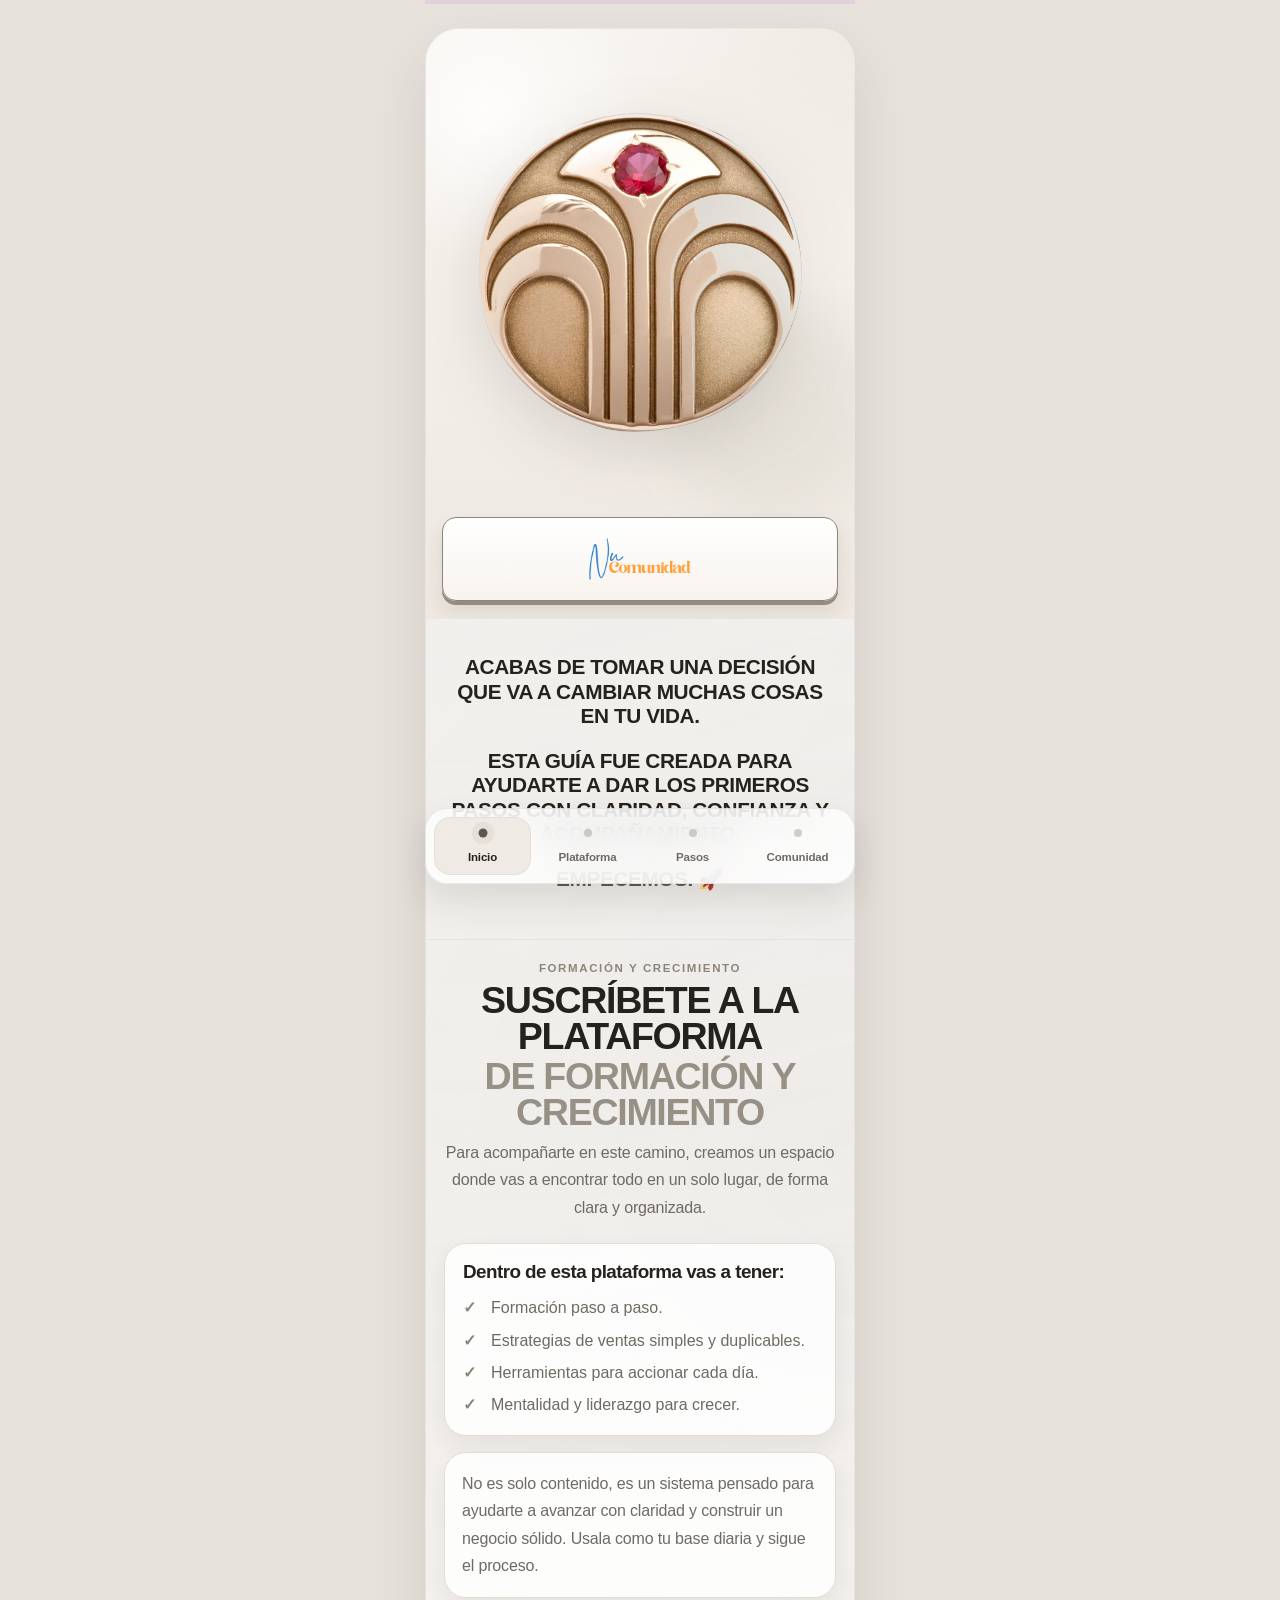
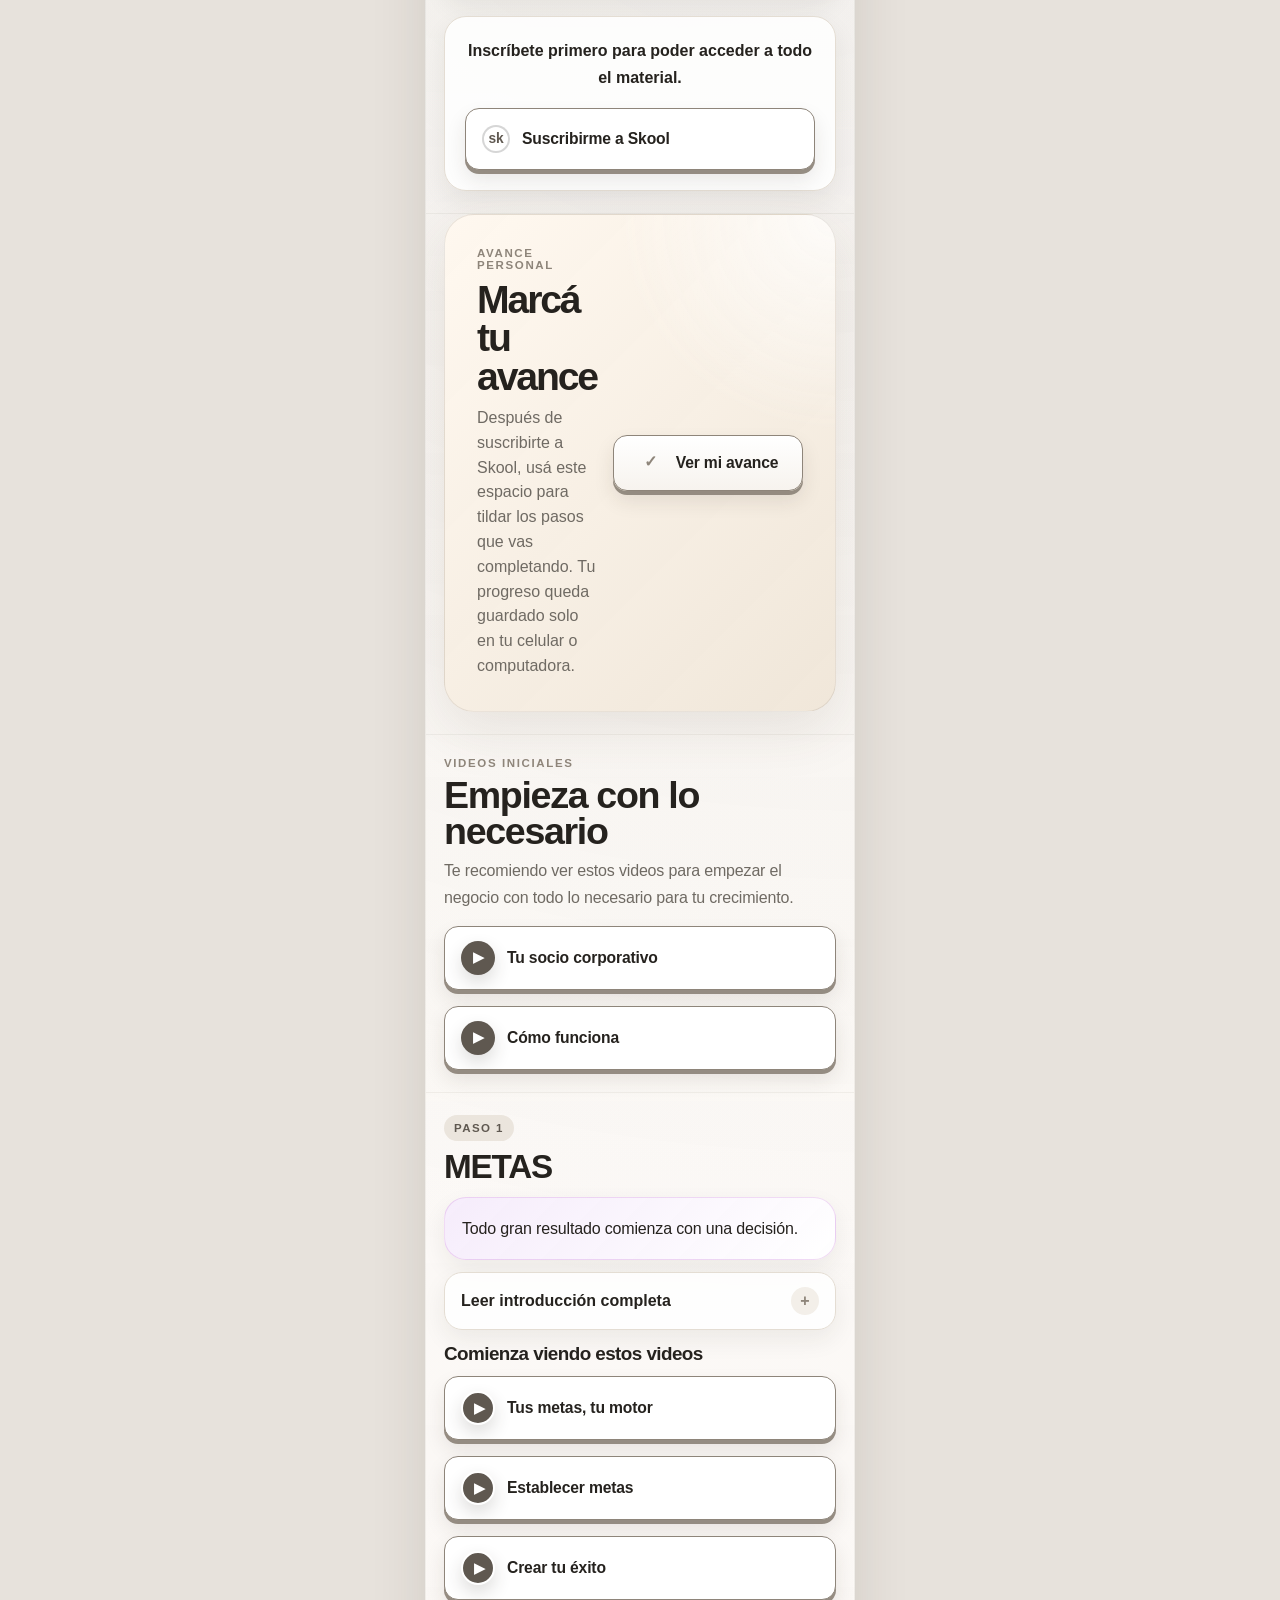
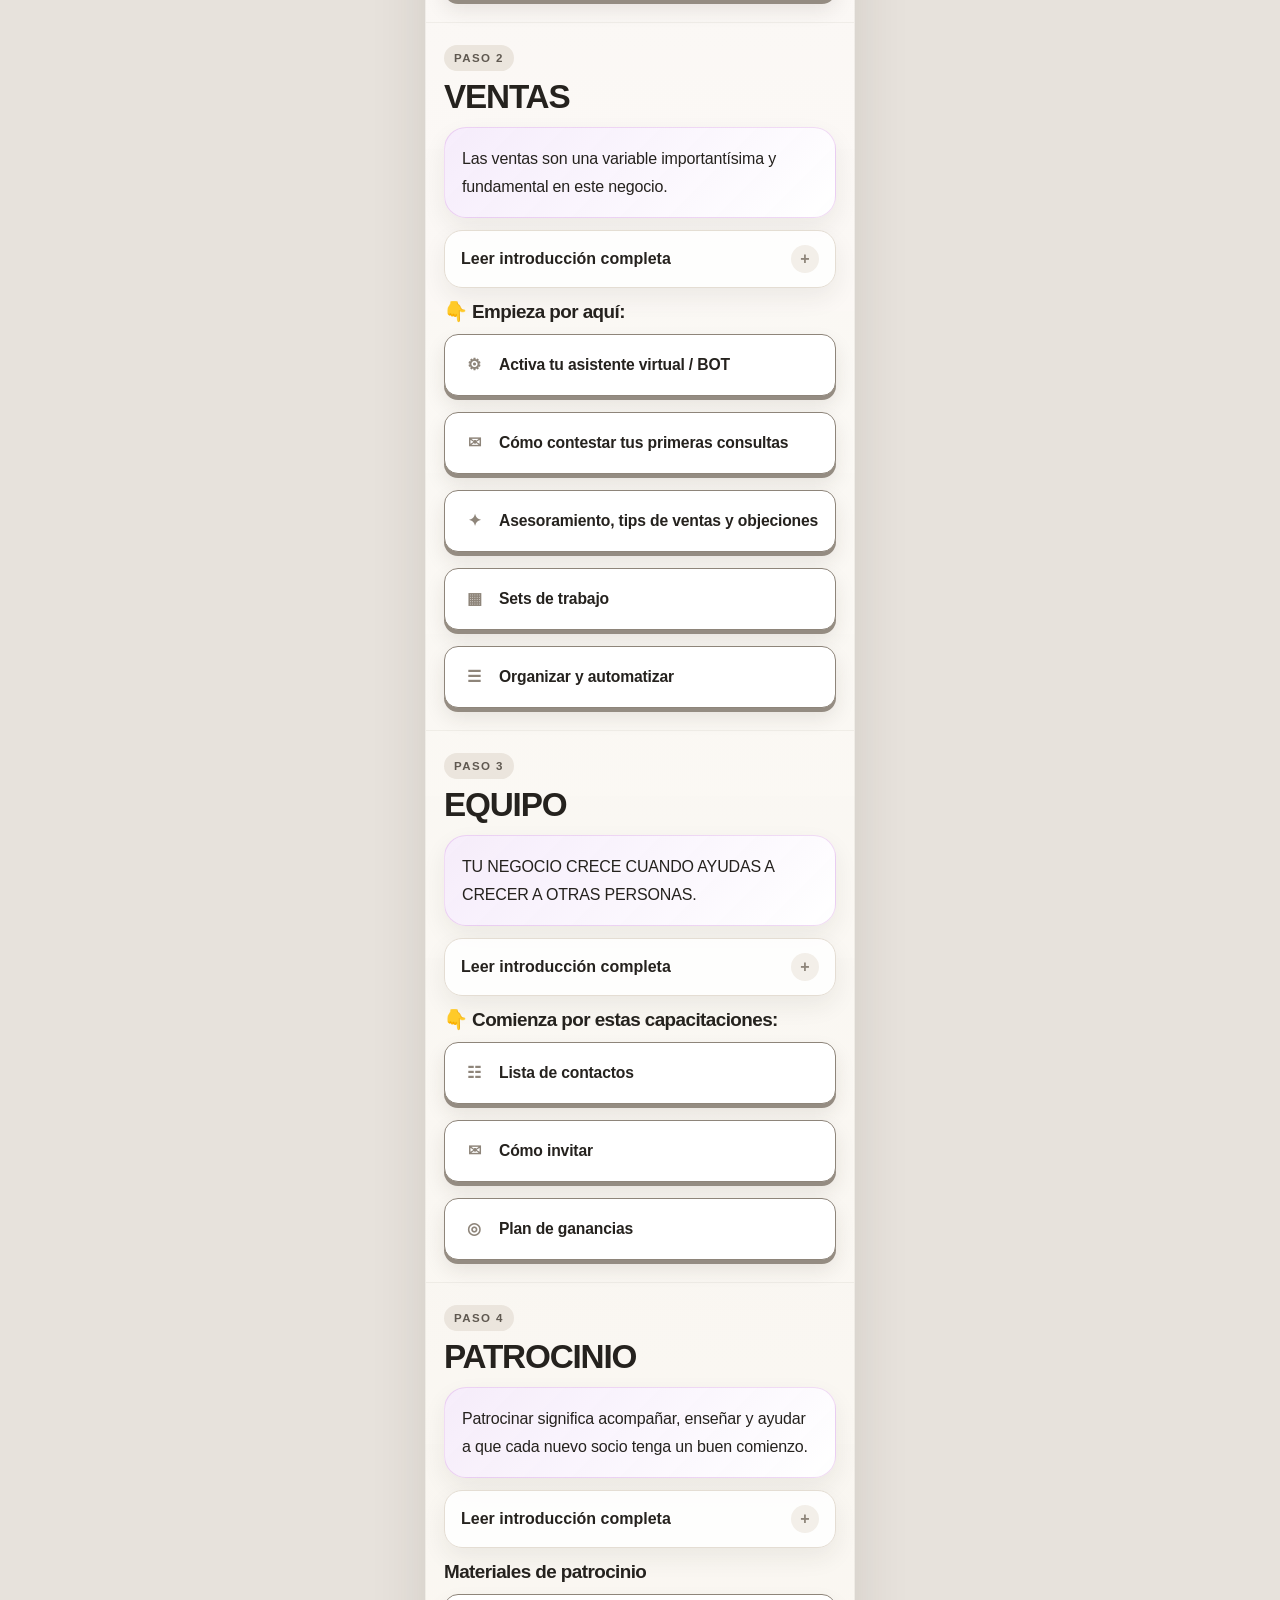
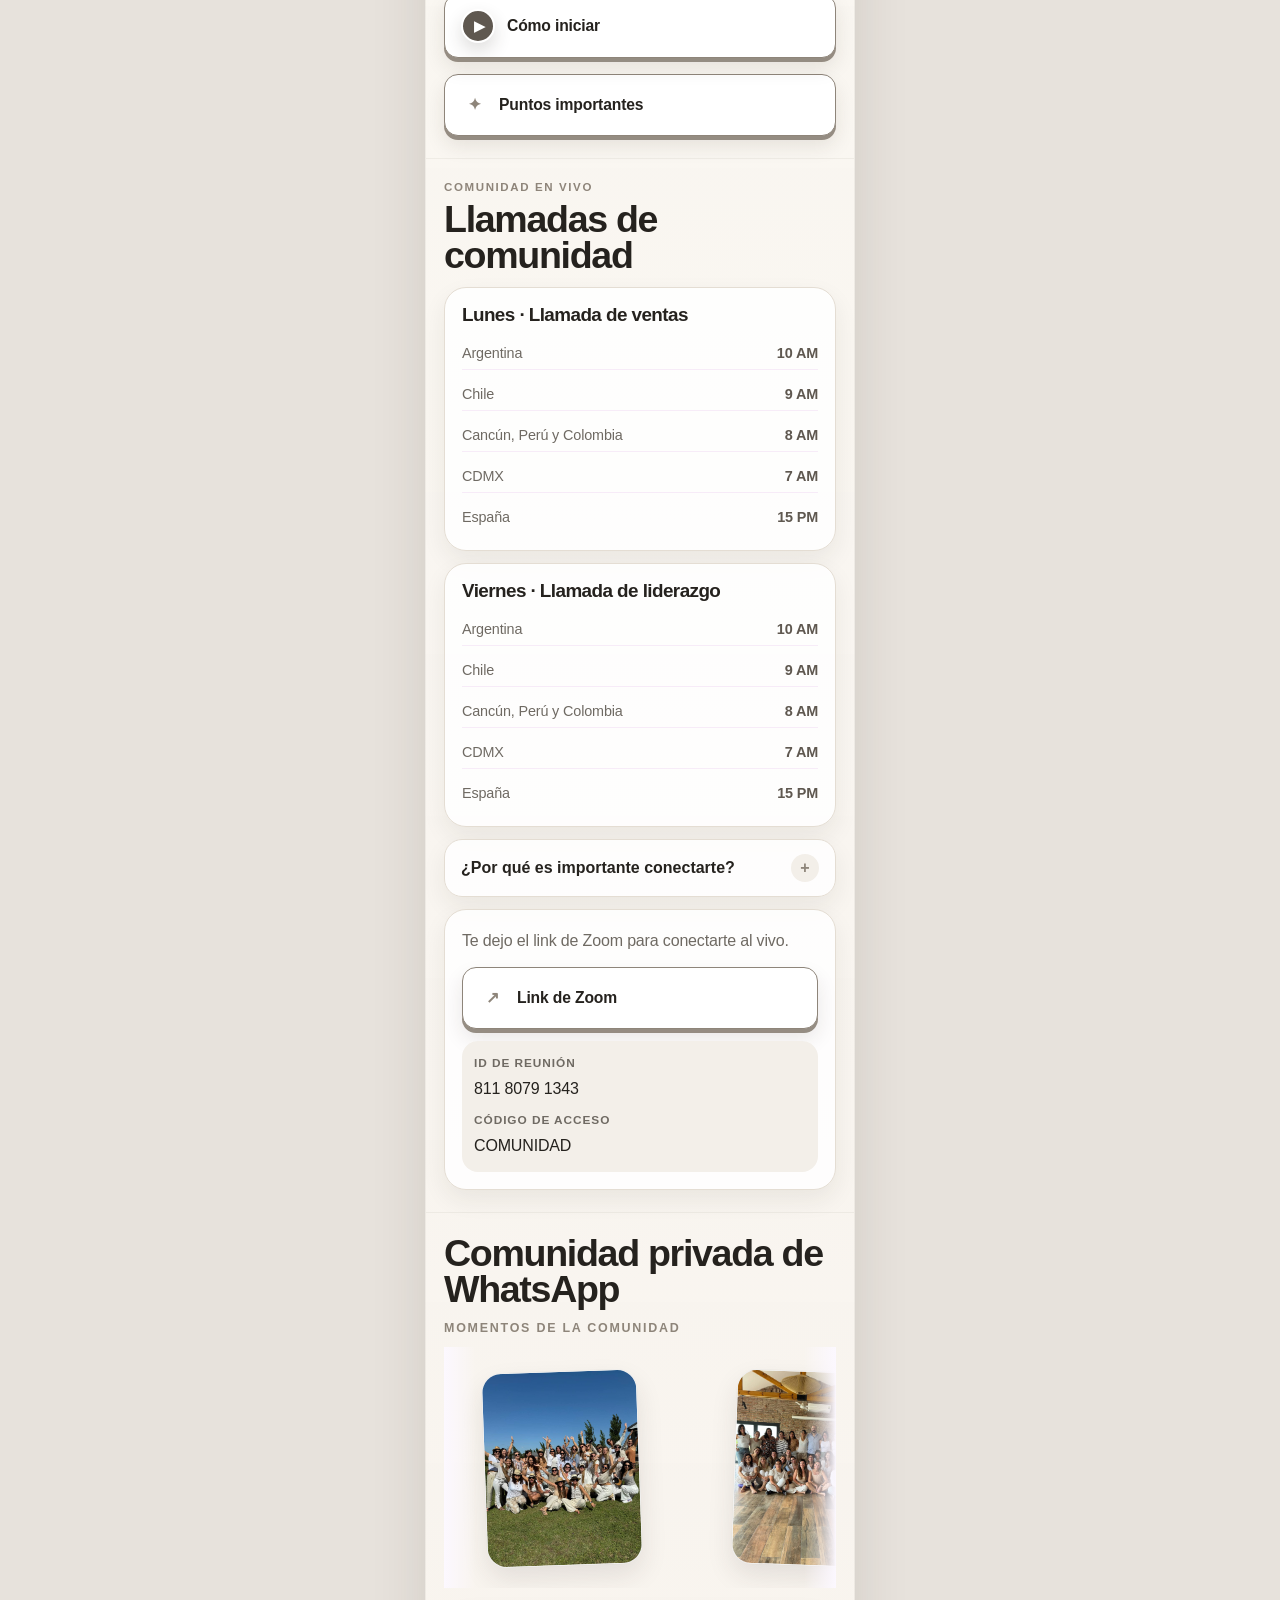
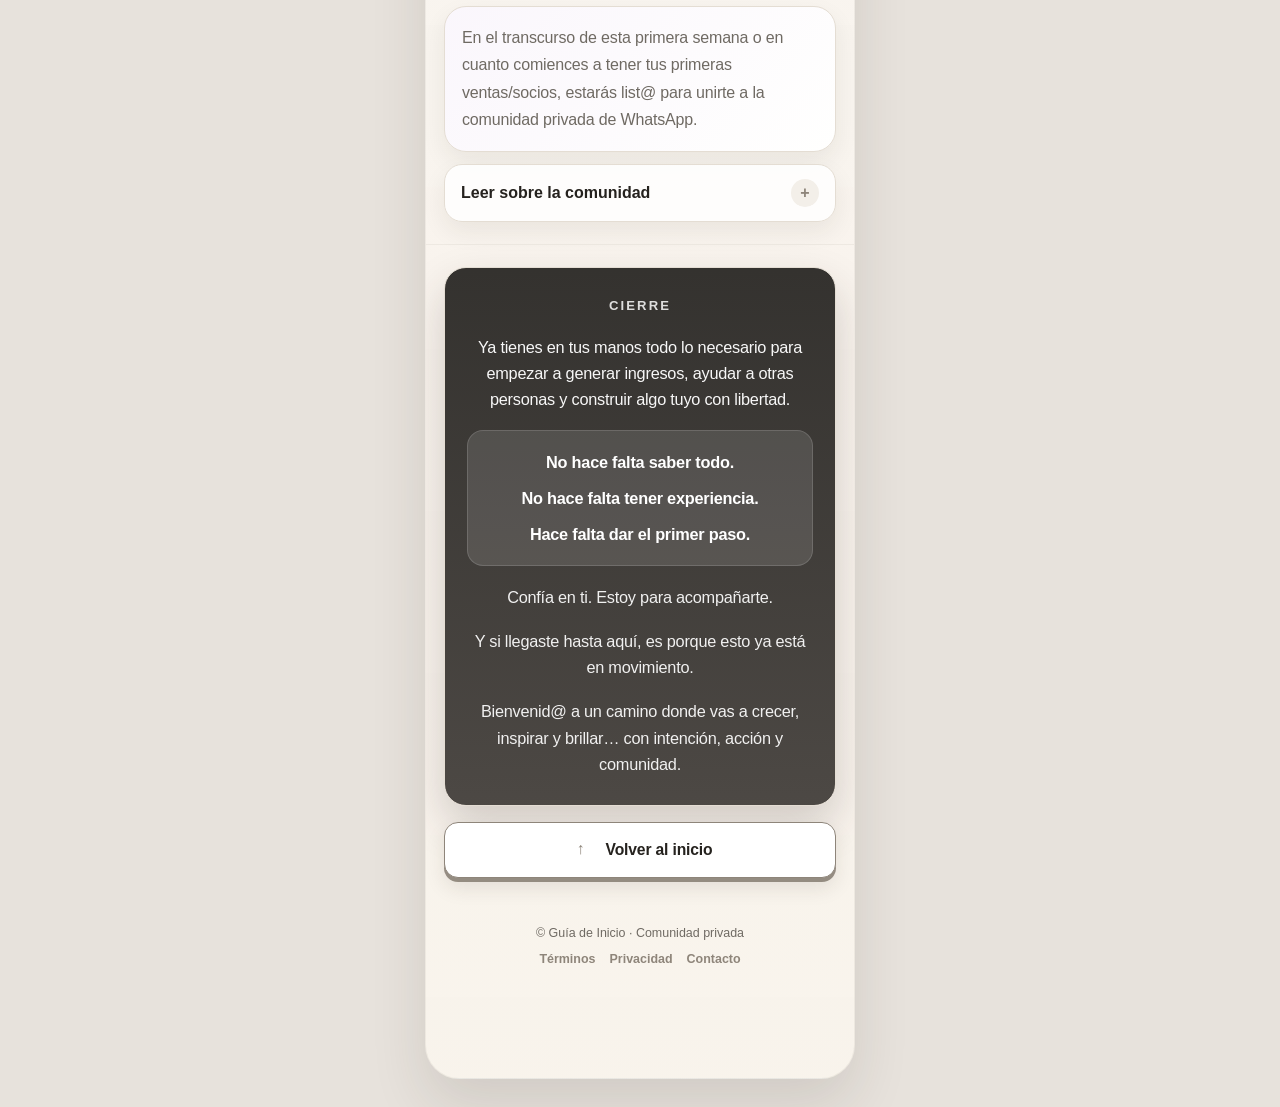
==== commit a9a4bffa: "Add files via upload" ====
--- a/index.html
+++ b/index.html
@@ -4,15 +4,15 @@
   <meta charset="UTF-8">
   <meta name="viewport" content="width=device-width, initial-scale=1.0">
   <meta name="description" content="Guía de inicio para activar tu negocio con claridad, foco y acompañamiento.">
-  <title>Guía de Inicio · Avance simple v9</title>
-  <!-- VERSION v9: avance simple, botón solo al final, sin Google Sheets y sin WhatsApp -->
+  <title>Guía de Inicio · Avance simple v10</title>
+  <!-- VERSION v10: avance simple ubicado después de Skool, sin Google Sheets y sin WhatsApp -->
   <link rel="preconnect" href="https://fonts.googleapis.com">
   <link rel="preconnect" href="https://fonts.gstatic.com" crossorigin>
   <link href="https://fonts.googleapis.com/css2?family=Plus+Jakarta+Sans:wght@400;500;600;700;800&display=swap" rel="stylesheet">
-  <link rel="stylesheet" href="css/reset.css?v=9">
-  <link rel="stylesheet" href="css/layout.css?v=9">
-  <link rel="stylesheet" href="css/components.css?v=9">
-  <link rel="stylesheet" href="css/animations.css?v=9">
+  <link rel="stylesheet" href="css/reset.css?v=10">
+  <link rel="stylesheet" href="css/layout.css?v=10">
+  <link rel="stylesheet" href="css/components.css?v=10">
+  <link rel="stylesheet" href="css/animations.css?v=10">
 </head>
 <body>
   <div class="scroll-progress" aria-hidden="true"><span class="scroll-progress__bar" id="scroll-progress-bar"></span></div>
@@ -100,6 +100,20 @@
             <span>Suscribirme a Skool</span>
           </a>
         </div>
+      </section>
+
+      <section class="section section--avance-cta reveal" id="mi-avance" aria-labelledby="mi-avance-title">
+        <article class="avance-cta-card" aria-labelledby="mi-avance-title">
+          <div class="avance-cta-card__content">
+            <p class="section-kicker">Avance personal</p>
+            <h2 id="mi-avance-title">Marcá tu avance</h2>
+            <p>Después de suscribirte a Skool, usá este espacio para tildar los pasos que vas completando. Tu progreso queda guardado solo en tu celular o computadora.</p>
+          </div>
+          <a href="avance.html" class="button button--primary avance-cta-card__button" data-label="Ver mi avance">
+            <span class="button-icon" aria-hidden="true">✓</span>
+            <span>Ver mi avance</span>
+          </a>
+        </article>
       </section>
 
       <section class="section reveal" id="videos-iniciales" aria-labelledby="videos-title">
@@ -419,17 +433,6 @@
           <p>Confía en ti. Estoy para acompañarte.</p>
           <p>Y si llegaste hasta aquí, es porque esto ya está en movimiento.</p>
           <p>Bienvenid@ a un camino donde vas a crecer, inspirar y brillar… con intención, acción y comunidad.</p>
-        </article>
-        <article class="avance-cta-card avance-cta-card--final" aria-labelledby="mi-avance-title">
-          <div class="avance-cta-card__content">
-            <p class="section-kicker">Avance personal</p>
-            <h2 id="mi-avance-title">¿Querés marcar tu avance?</h2>
-            <p>Al terminar la guía, podés marcar qué pasos ya completaste. Tu progreso queda guardado solo en tu celular o computadora.</p>
-          </div>
-          <a href="avance.html" class="button button--primary avance-cta-card__button" data-label="Ver mi avance">
-            <span class="button-icon" aria-hidden="true">✓</span>
-            <span>Ver mi avance</span>
-          </a>
         </article>
         <a href="#inicio" class="button button--outline button--compact closing-back-button">
           <span class="button-icon" aria-hidden="true">↑</span>
--- a/css/components.css
+++ b/css/components.css
@@ -1073,45 +1073,61 @@
 
 .avance-cta-card {
   display: grid;
-  grid-template-columns: minmax(0, 1fr) auto;
-  align-items: center;
-  gap: clamp(16px, 4vw, 28px);
-  padding: clamp(20px, 4vw, 32px);
+  grid-template-columns: 1fr;
+  gap: 18px;
+  padding: clamp(22px, 5vw, 32px);
   border-radius: 30px;
   background:
-    radial-gradient(circle at top right, rgba(255, 255, 255, 0.72), transparent 30%),
-    linear-gradient(135deg, rgba(255, 248, 239, 0.95), rgba(239, 229, 215, 0.92));
+    radial-gradient(circle at top right, rgba(255, 255, 255, 0.76), transparent 34%),
+    linear-gradient(135deg, rgba(255, 248, 239, 0.97), rgba(239, 229, 215, 0.94));
   border: 1px solid rgba(142, 133, 122, 0.18);
   box-shadow: 0 18px 55px rgba(80, 58, 35, 0.10);
 }
 
+.avance-cta-card__content {
+  display: grid;
+  gap: 10px;
+}
+
 .avance-cta-card__content h2 {
-  margin: 0 0 10px;
-  font-size: clamp(1.55rem, 5vw, 2.55rem);
+  margin: 0;
+  font-size: clamp(1.85rem, 9vw, 2.45rem);
   line-height: 0.98;
   letter-spacing: -0.055em;
+  max-width: 10ch;
 }
 
 .avance-cta-card__content p:last-child {
   margin: 0;
   color: var(--muted);
-  line-height: 1.65;
-  max-width: 650px;
+  line-height: 1.55;
+  max-width: 34ch;
 }
 
 .avance-cta-card__button {
+  width: 100%;
+  min-height: 56px;
+  justify-content: center;
   white-space: nowrap;
-  min-height: 56px;
-}
-
-@media (max-width: 720px) {
+}
+
+@media (min-width: 520px) {
   .avance-cta-card {
-    grid-template-columns: 1fr;
-    text-align: left;
+    grid-template-columns: minmax(0, 1fr) auto;
+    align-items: center;
   }
 
   .avance-cta-card__button {
-    width: 100%;
-    justify-content: center;
-  }
-}
+    width: auto;
+    min-width: 190px;
+  }
+}
+
+/* Ajuste v7: el botón de avance aparece al final de la guía */
+.avance-cta-card--final {
+  margin: clamp(18px, 4vw, 28px) 0 18px;
+}
+
+.section--closing .avance-cta-card {
+  text-align: left;
+}
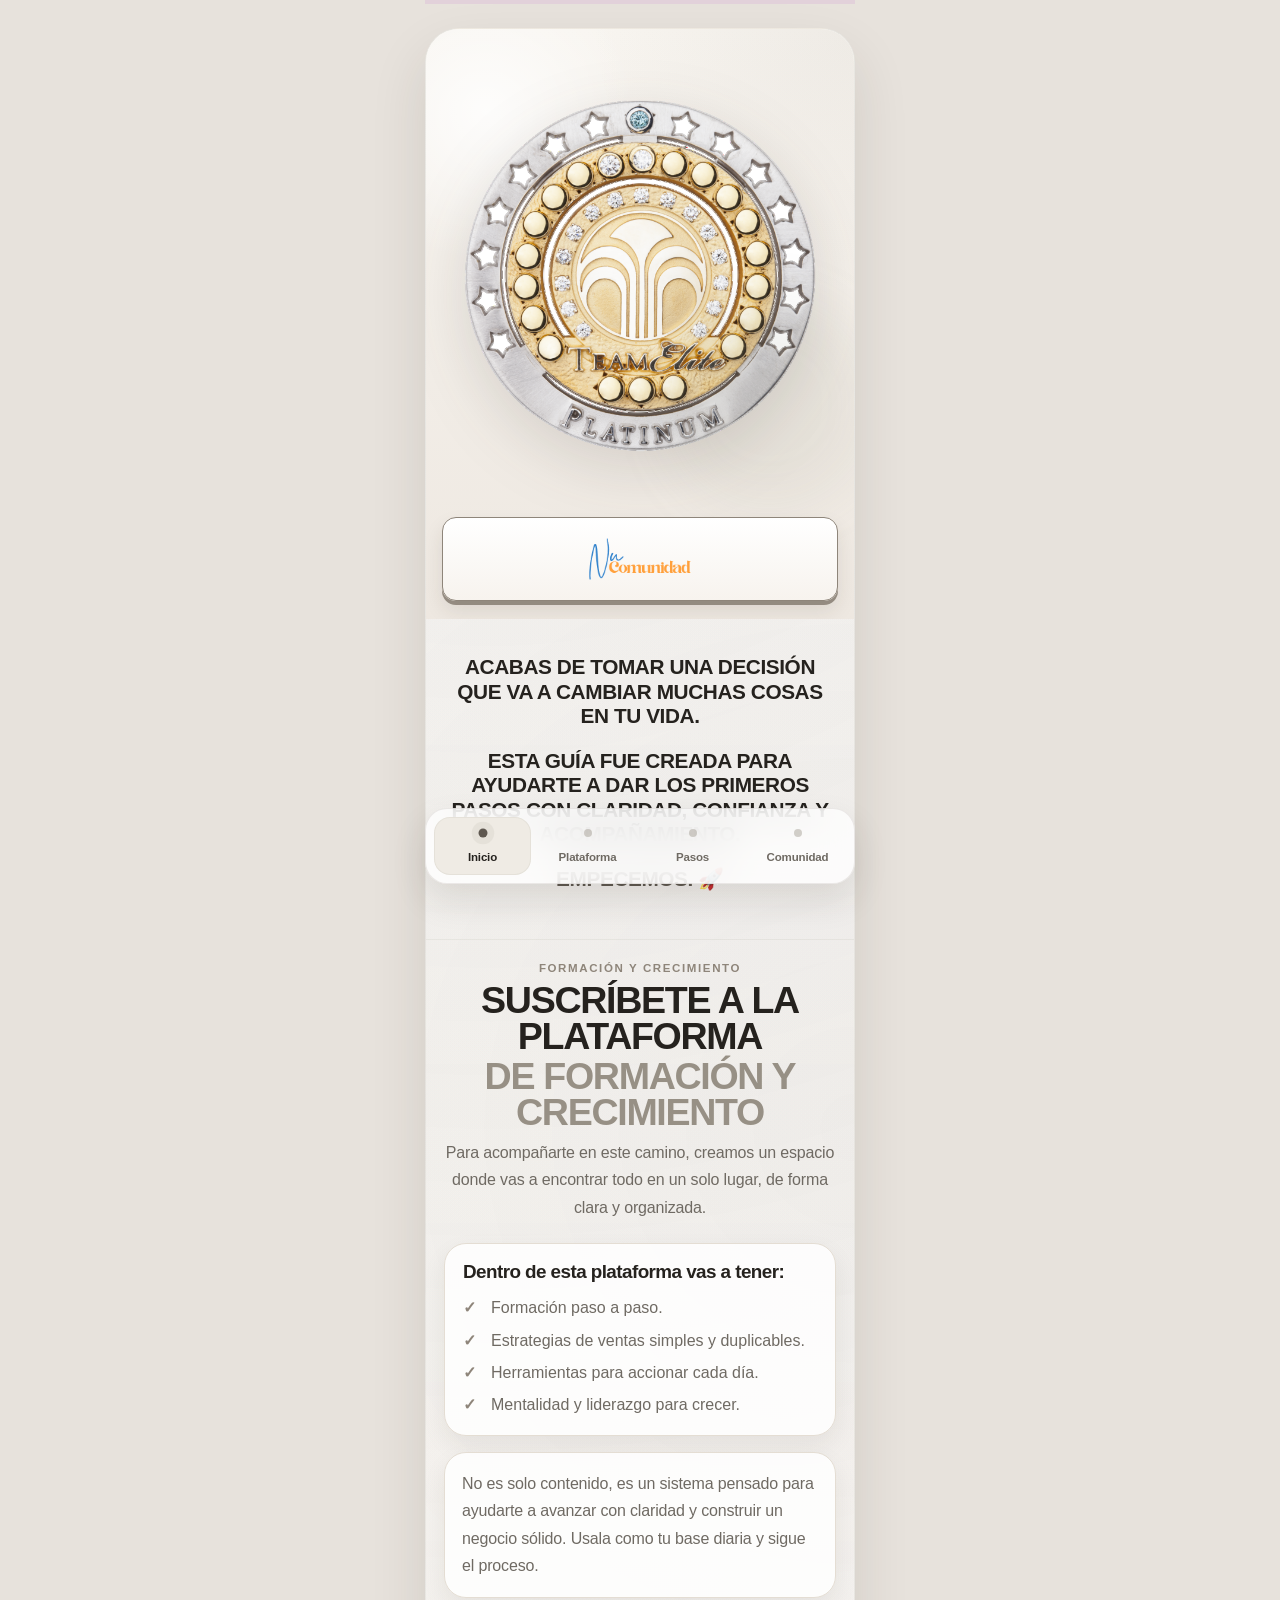
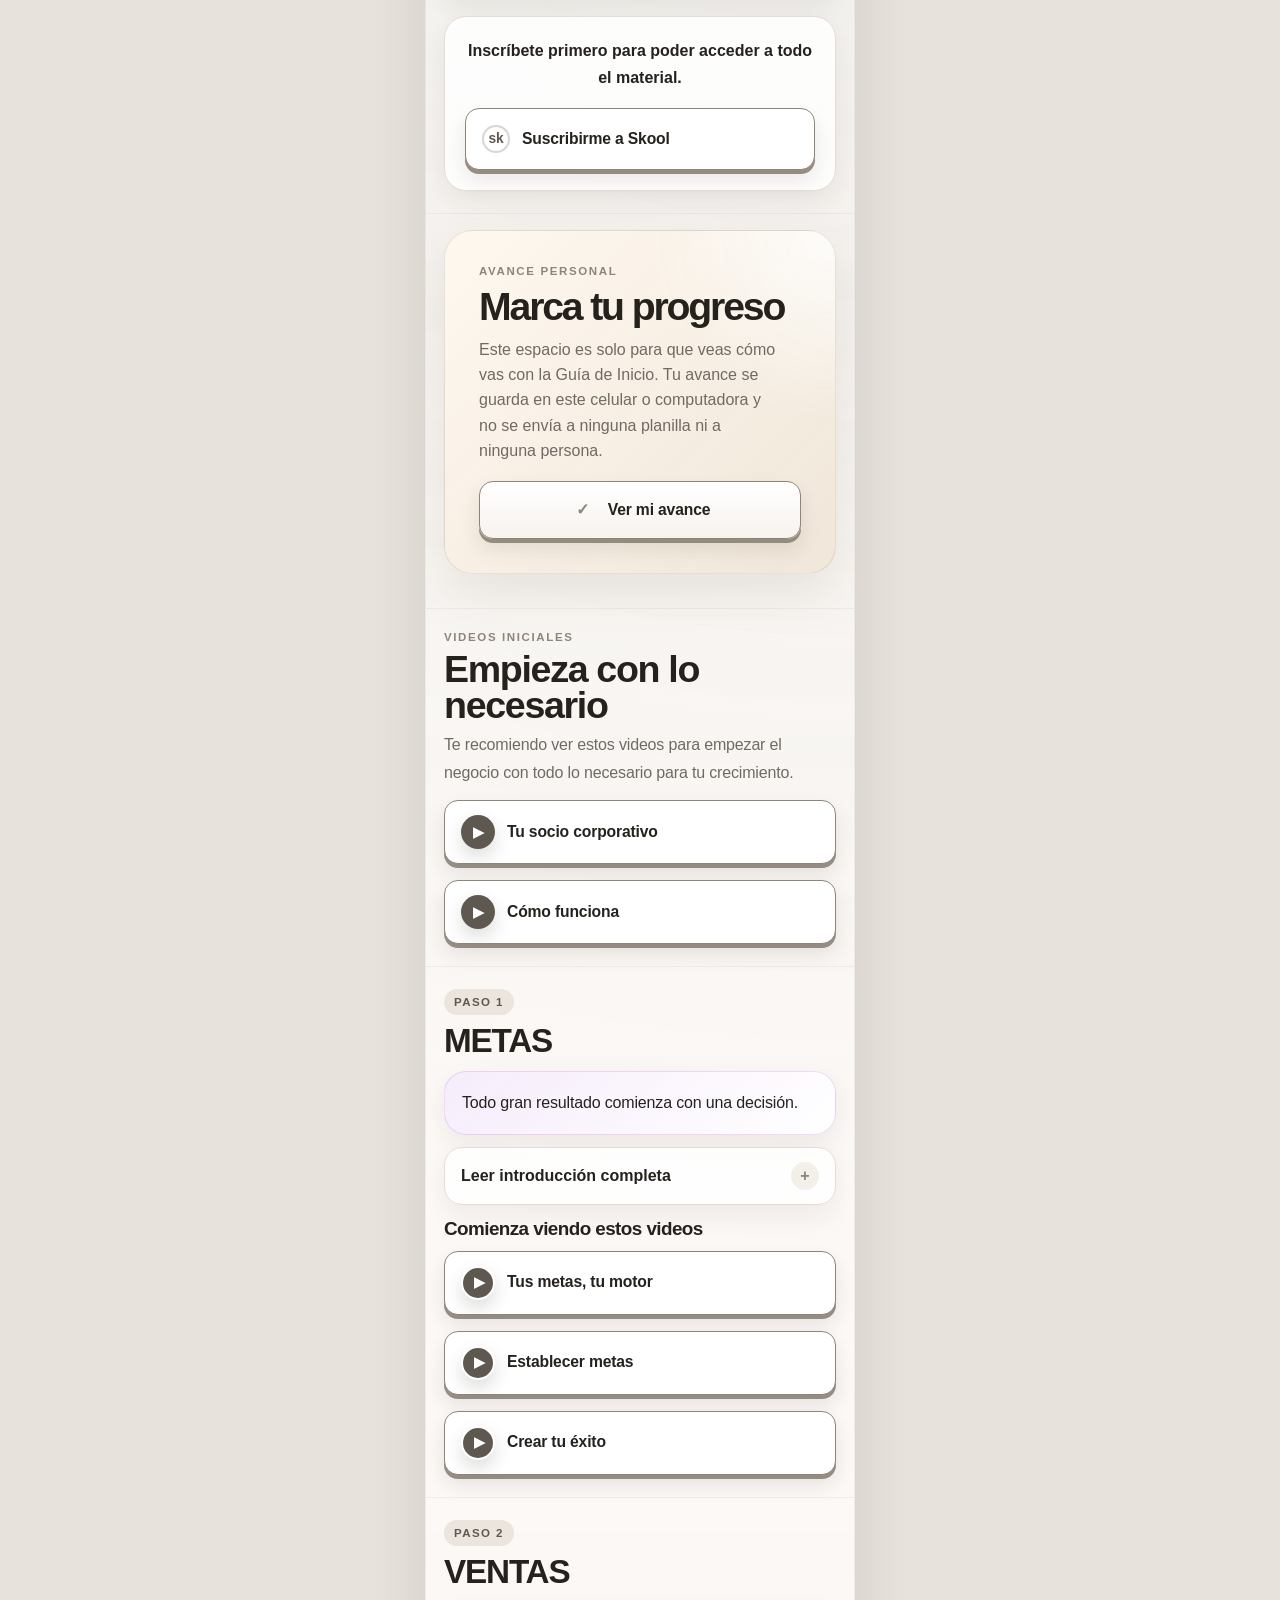
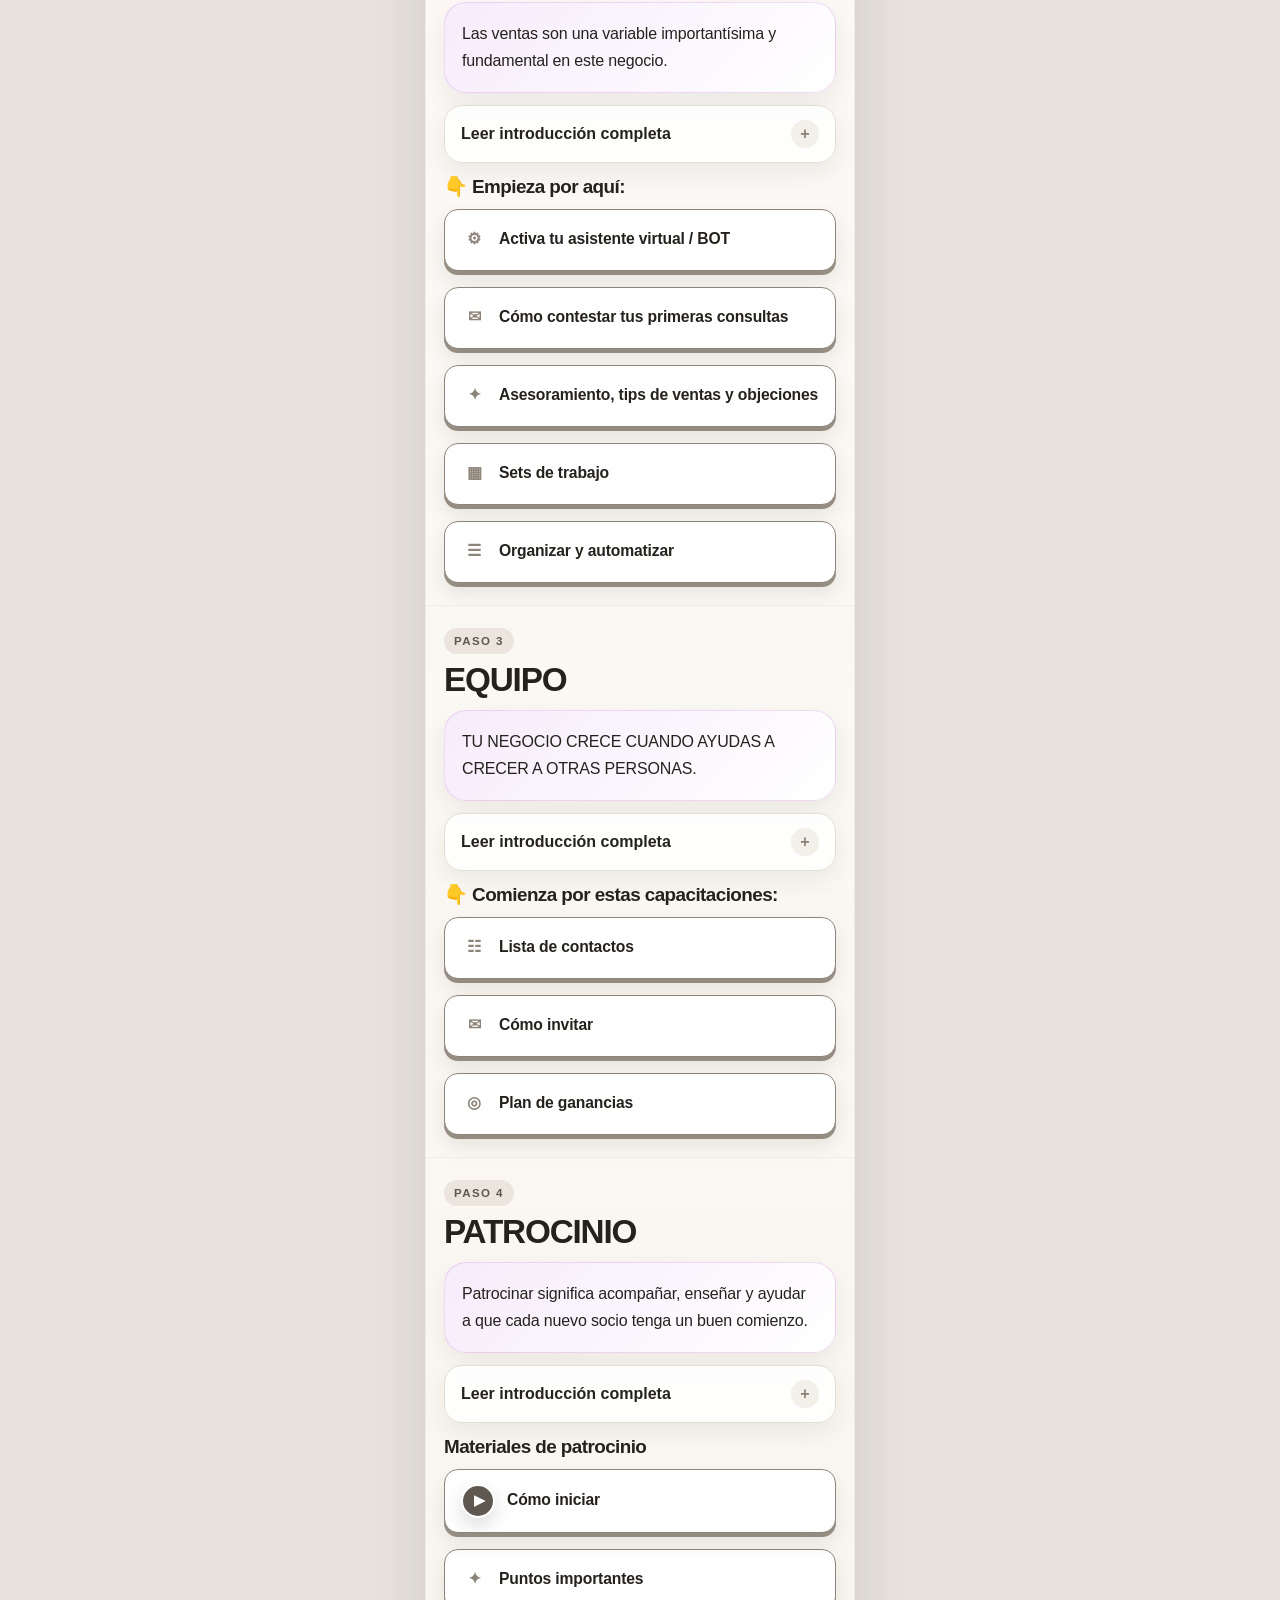
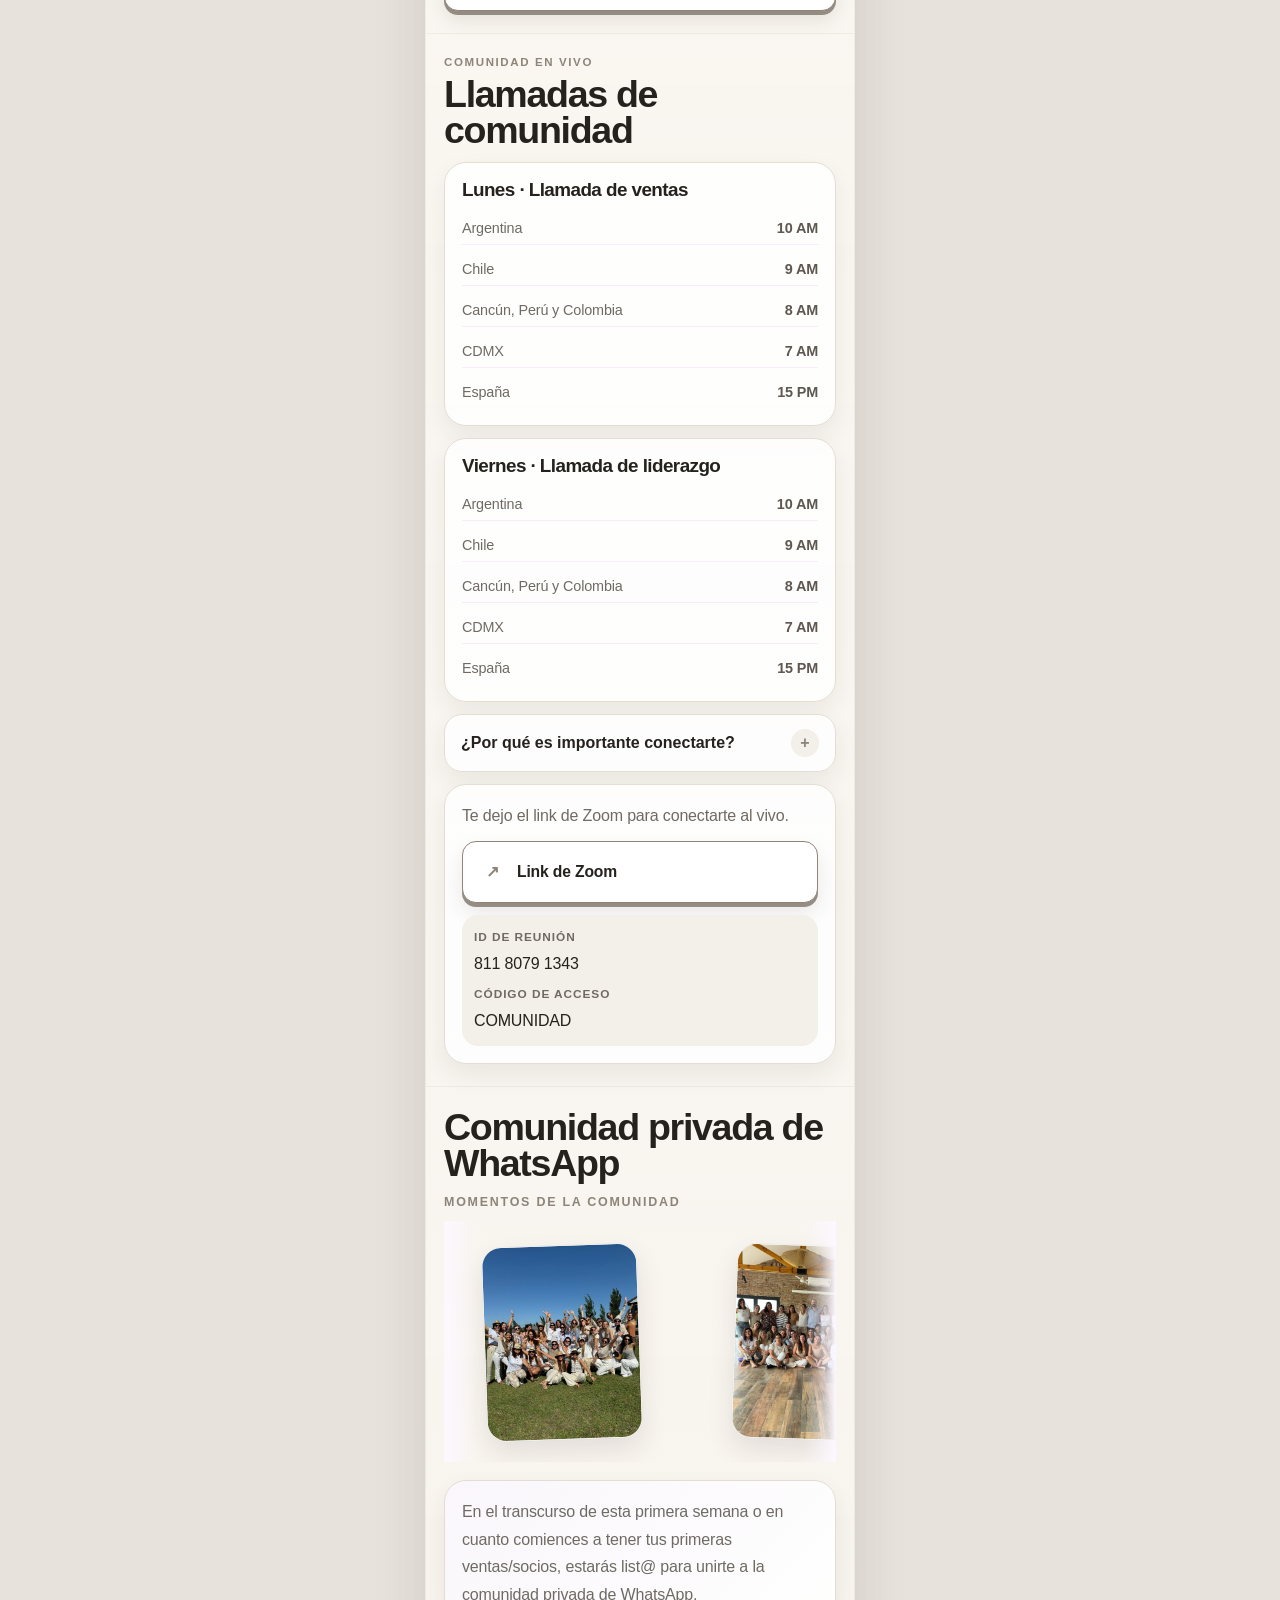
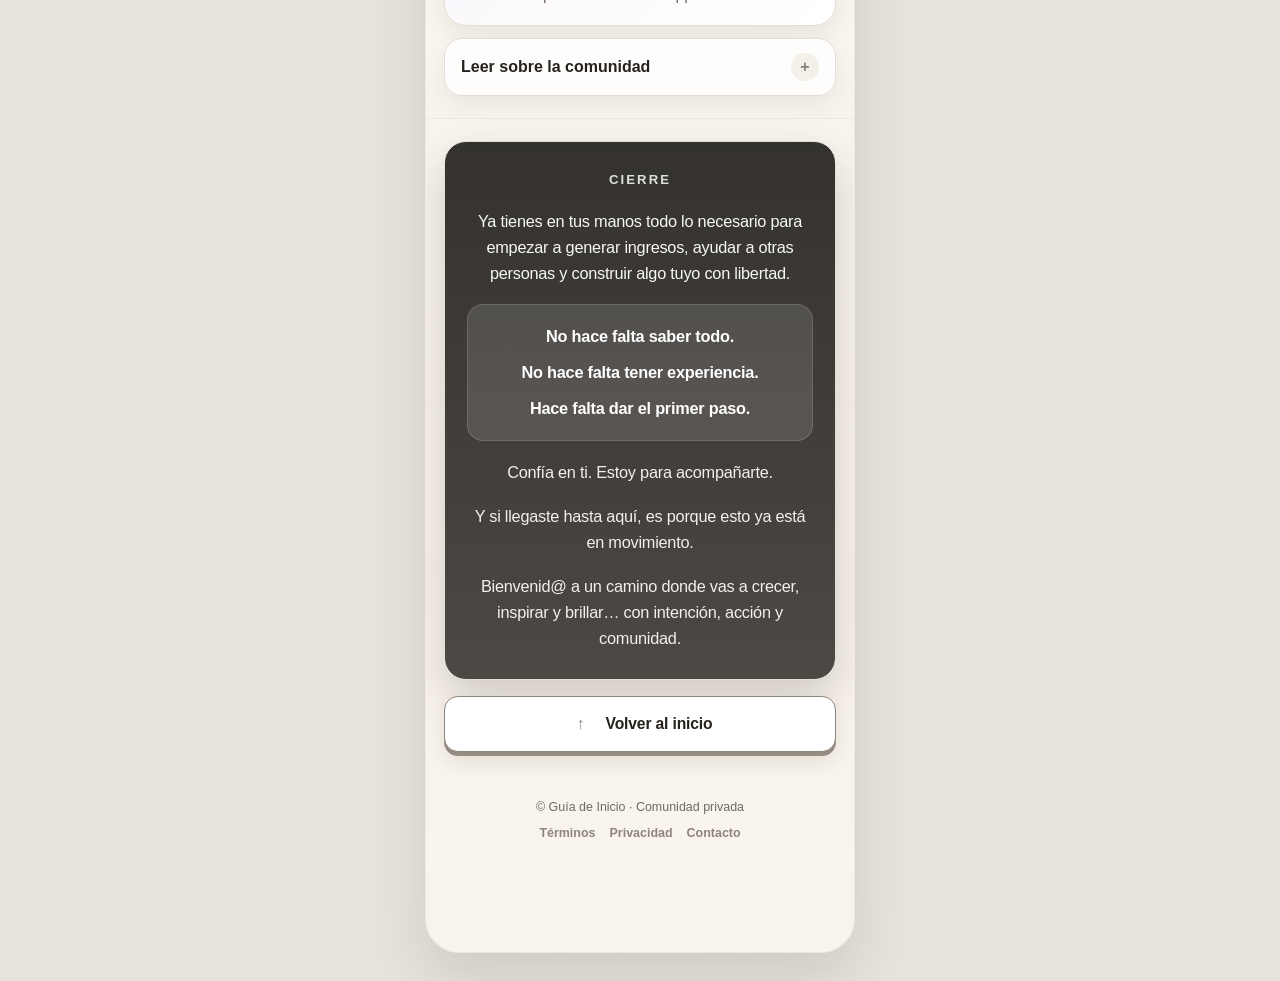
==== commit 90fe7232: "Add files via upload" ====
--- a/index.html
+++ b/index.html
@@ -5,7 +5,7 @@
   <meta name="viewport" content="width=device-width, initial-scale=1.0">
   <meta name="description" content="Guía de inicio para activar tu negocio con claridad, foco y acompañamiento.">
   <title>Guía de Inicio · Avance simple v10</title>
-  <!-- VERSION v10: avance simple ubicado después de Skool, sin Google Sheets y sin WhatsApp -->
+  <!-- VERSION v11: avance simple debajo de Skool, sin Google Sheets, Apps Script ni WhatsApp -->
   <link rel="preconnect" href="https://fonts.googleapis.com">
   <link rel="preconnect" href="https://fonts.gstatic.com" crossorigin>
   <link href="https://fonts.googleapis.com/css2?family=Plus+Jakarta+Sans:wght@400;500;600;700;800&display=swap" rel="stylesheet">
@@ -106,8 +106,8 @@
         <article class="avance-cta-card" aria-labelledby="mi-avance-title">
           <div class="avance-cta-card__content">
             <p class="section-kicker">Avance personal</p>
-            <h2 id="mi-avance-title">Marcá tu avance</h2>
-            <p>Después de suscribirte a Skool, usá este espacio para tildar los pasos que vas completando. Tu progreso queda guardado solo en tu celular o computadora.</p>
+            <h2 id="mi-avance-title">Marca tu progreso</h2>
+            <p>Este espacio es solo para que veas cómo vas con la Guía de Inicio. Tu avance se guarda en este celular o computadora y no se envía a ninguna planilla ni a ninguna persona.</p>
           </div>
           <a href="avance.html" class="button button--primary avance-cta-card__button" data-label="Ver mi avance">
             <span class="button-icon" aria-hidden="true">✓</span>
--- a/css/components.css
+++ b/css/components.css
@@ -1066,22 +1066,25 @@
 }
 
 
-/* Botón de avance personal en la guía principal */
+/* Bloque de avance personal en la guía principal · v10 */
 .section--avance-cta {
-  padding-top: 0;
+  padding-top: clamp(8px, 2.5vw, 16px);
+  padding-bottom: clamp(18px, 5vw, 34px);
 }
 
 .avance-cta-card {
-  display: grid;
-  grid-template-columns: 1fr;
+  display: flex;
+  flex-direction: column;
+  align-items: stretch;
   gap: 18px;
-  padding: clamp(22px, 5vw, 32px);
-  border-radius: 30px;
+  padding: clamp(22px, 5vw, 30px);
+  border-radius: 28px;
   background:
-    radial-gradient(circle at top right, rgba(255, 255, 255, 0.76), transparent 34%),
+    radial-gradient(circle at top right, rgba(255, 255, 255, 0.82), transparent 36%),
     linear-gradient(135deg, rgba(255, 248, 239, 0.97), rgba(239, 229, 215, 0.94));
-  border: 1px solid rgba(142, 133, 122, 0.18);
-  box-shadow: 0 18px 55px rgba(80, 58, 35, 0.10);
+  border: 1px solid rgba(142, 133, 122, 0.20);
+  box-shadow: 0 18px 48px rgba(80, 58, 35, 0.10);
+  text-align: left;
 }
 
 .avance-cta-card__content {
@@ -1091,43 +1094,32 @@
 
 .avance-cta-card__content h2 {
   margin: 0;
-  font-size: clamp(1.85rem, 9vw, 2.45rem);
-  line-height: 0.98;
+  font-size: clamp(1.9rem, 7.8vw, 2.45rem);
+  line-height: 1.02;
   letter-spacing: -0.055em;
-  max-width: 10ch;
+  max-width: 12ch;
 }
 
 .avance-cta-card__content p:last-child {
   margin: 0;
   color: var(--muted);
-  line-height: 1.55;
+  line-height: 1.58;
   max-width: 34ch;
 }
 
 .avance-cta-card__button {
   width: 100%;
-  min-height: 56px;
+  min-height: 58px;
   justify-content: center;
   white-space: nowrap;
 }
 
-@media (min-width: 520px) {
+@media (min-width: 640px) {
   .avance-cta-card {
-    grid-template-columns: minmax(0, 1fr) auto;
-    align-items: center;
-  }
-
-  .avance-cta-card__button {
-    width: auto;
-    min-width: 190px;
-  }
-}
-
-/* Ajuste v7: el botón de avance aparece al final de la guía */
-.avance-cta-card--final {
-  margin: clamp(18px, 4vw, 28px) 0 18px;
-}
-
-.section--closing .avance-cta-card {
-  text-align: left;
-}
+    padding: 34px;
+  }
+
+  .avance-cta-card__content h2 {
+    max-width: none;
+  }
+}
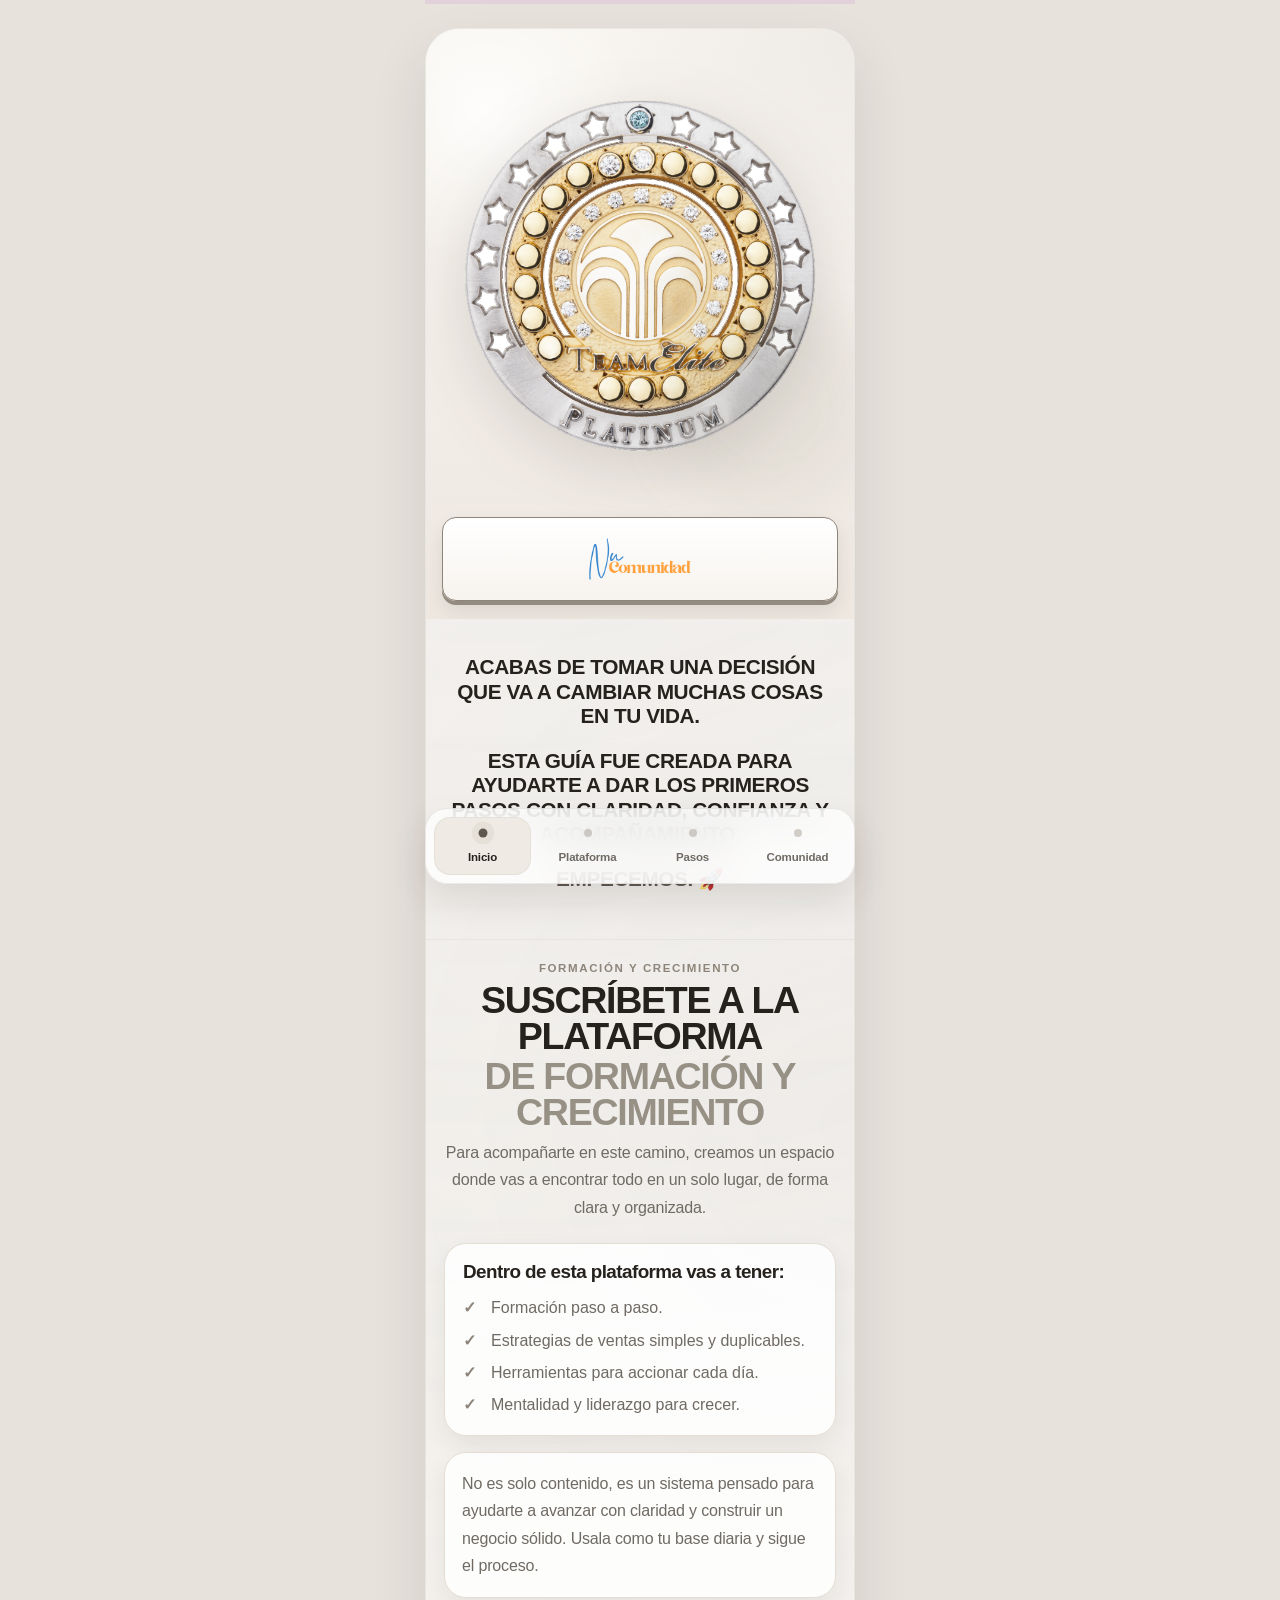
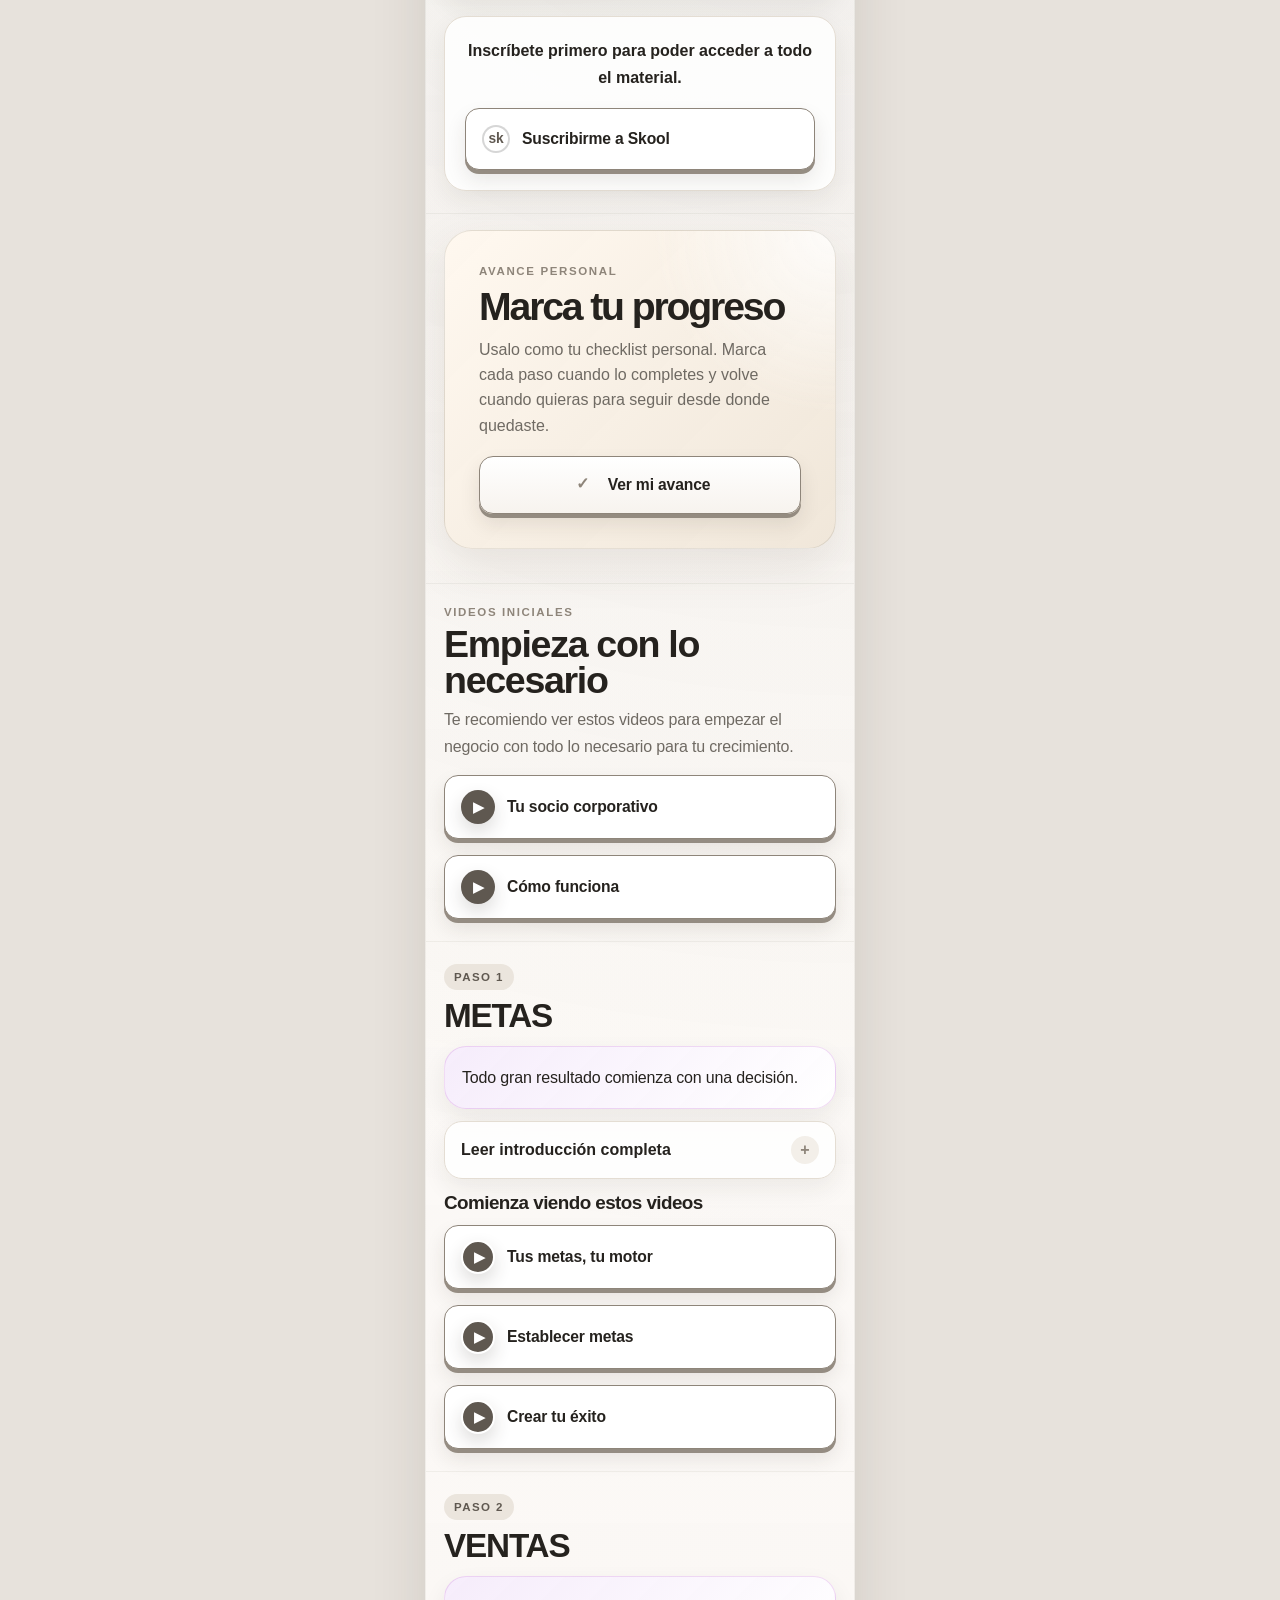
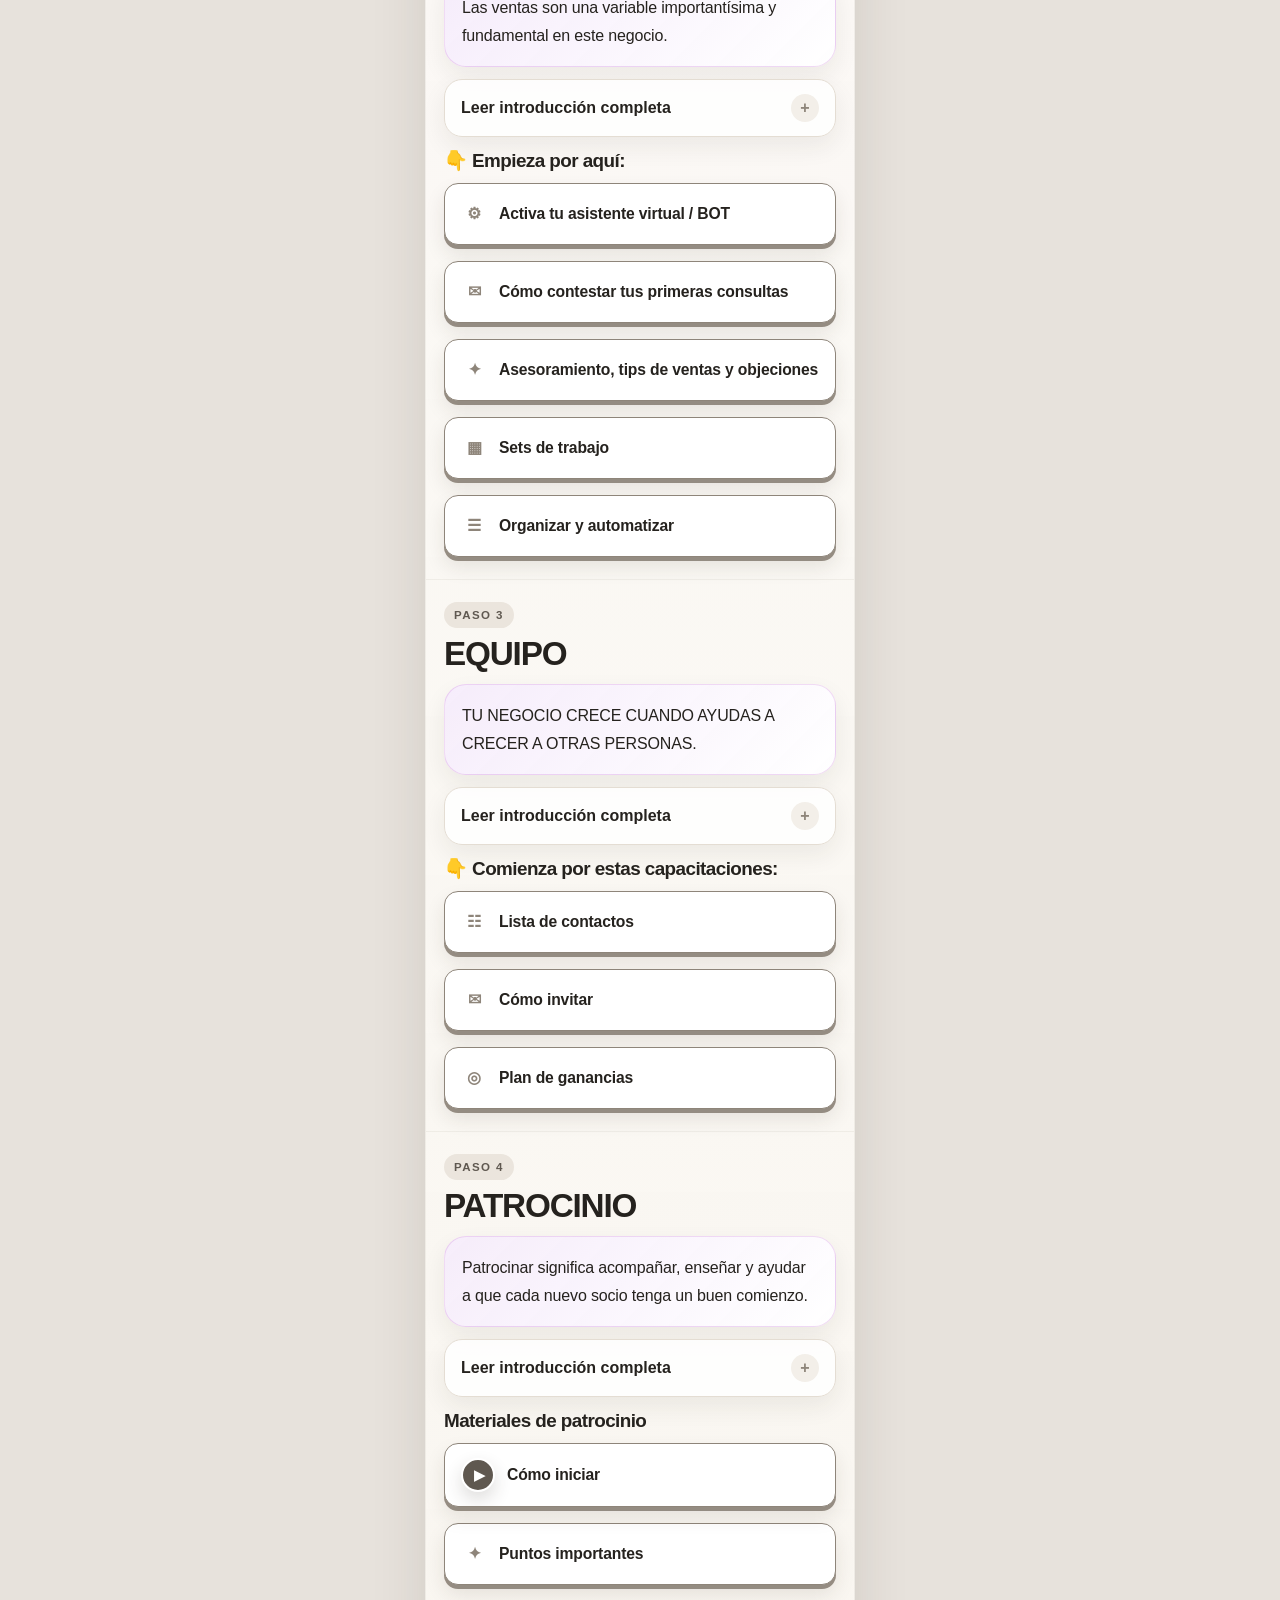
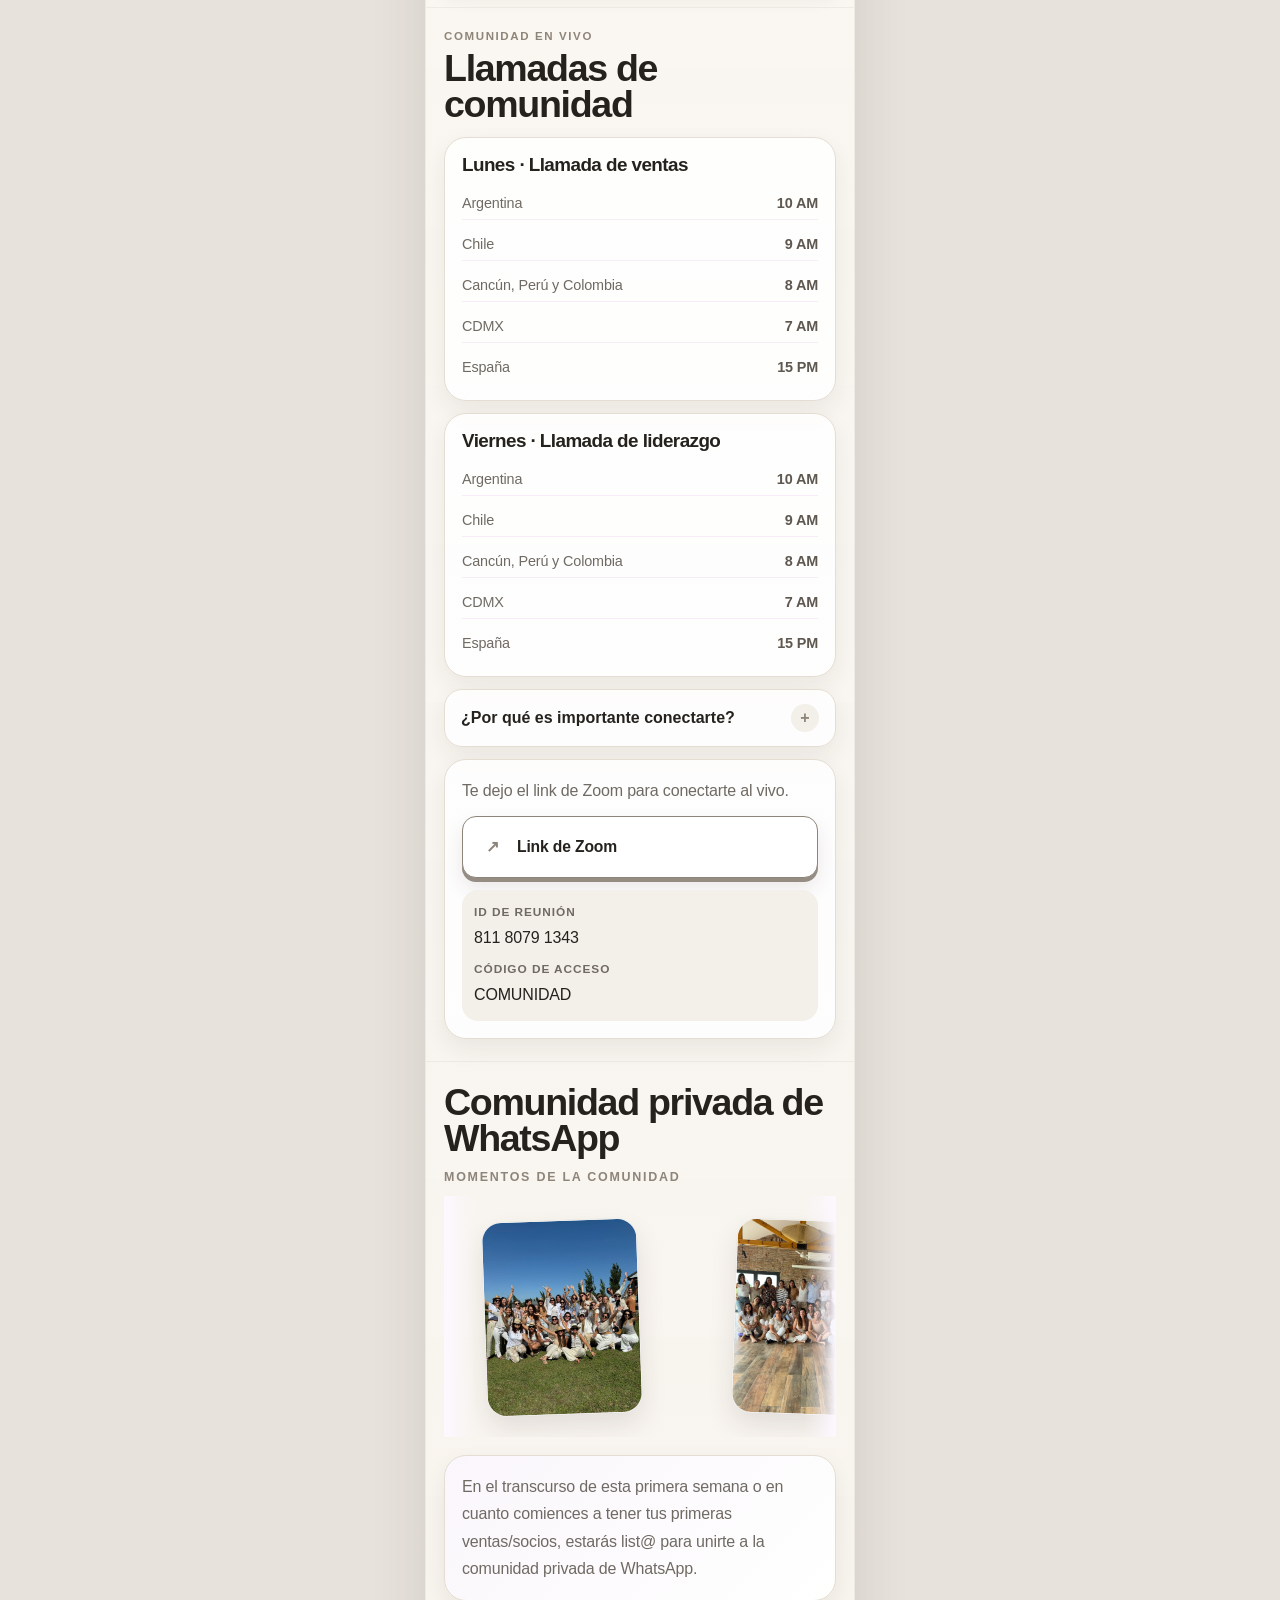
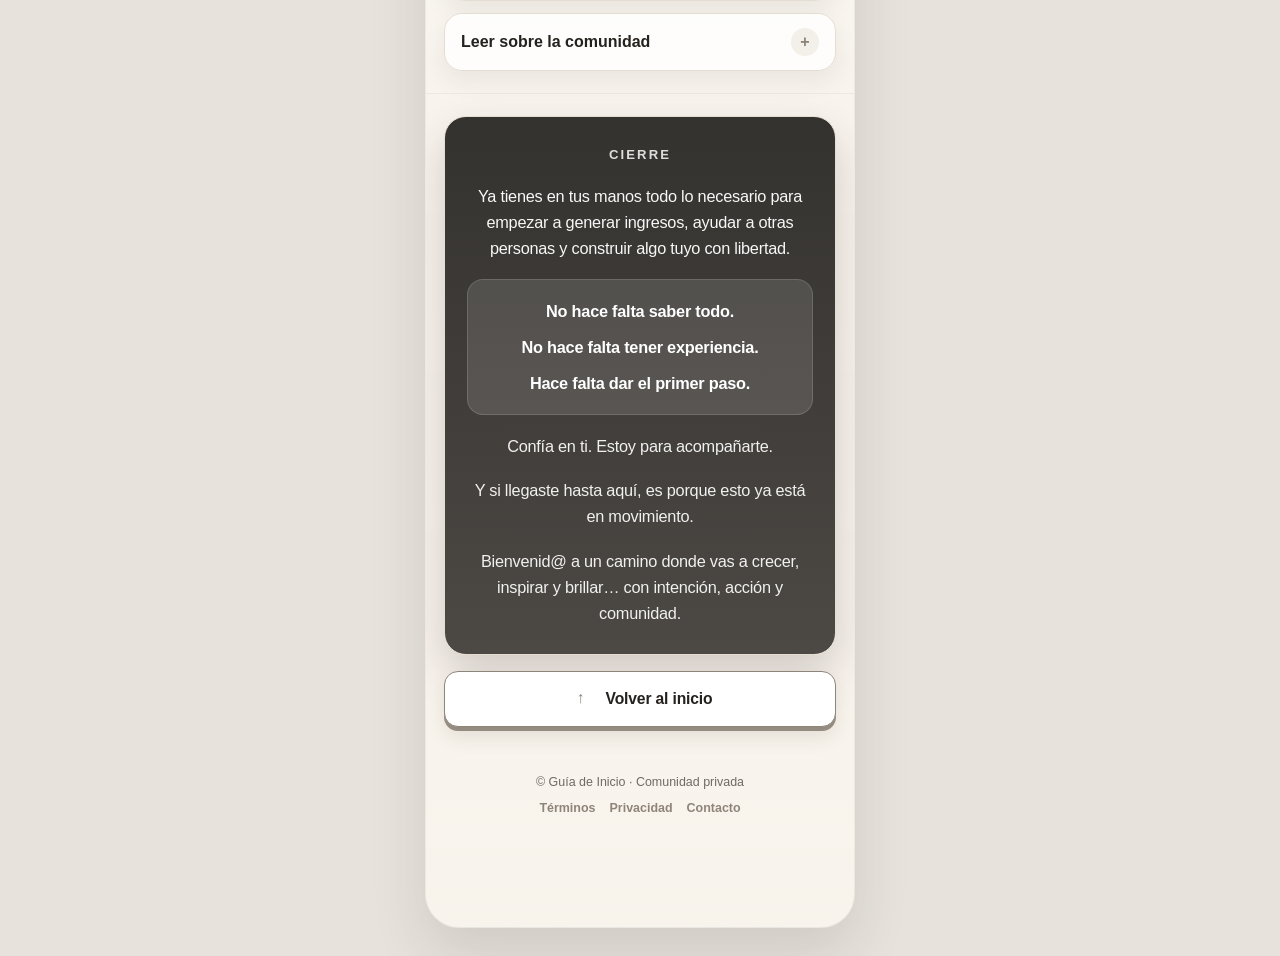
==== commit 5a153bd6: "Add files via upload" ====
--- a/index.html
+++ b/index.html
@@ -107,7 +107,7 @@
           <div class="avance-cta-card__content">
             <p class="section-kicker">Avance personal</p>
             <h2 id="mi-avance-title">Marca tu progreso</h2>
-            <p>Este espacio es solo para que veas cómo vas con la Guía de Inicio. Tu avance se guarda en este celular o computadora y no se envía a ninguna planilla ni a ninguna persona.</p>
+            <p>Usalo como tu checklist personal. Marca cada paso cuando lo completes y volve cuando quieras para seguir desde donde quedaste.</p>
           </div>
           <a href="avance.html" class="button button--primary avance-cta-card__button" data-label="Ver mi avance">
             <span class="button-icon" aria-hidden="true">✓</span>
